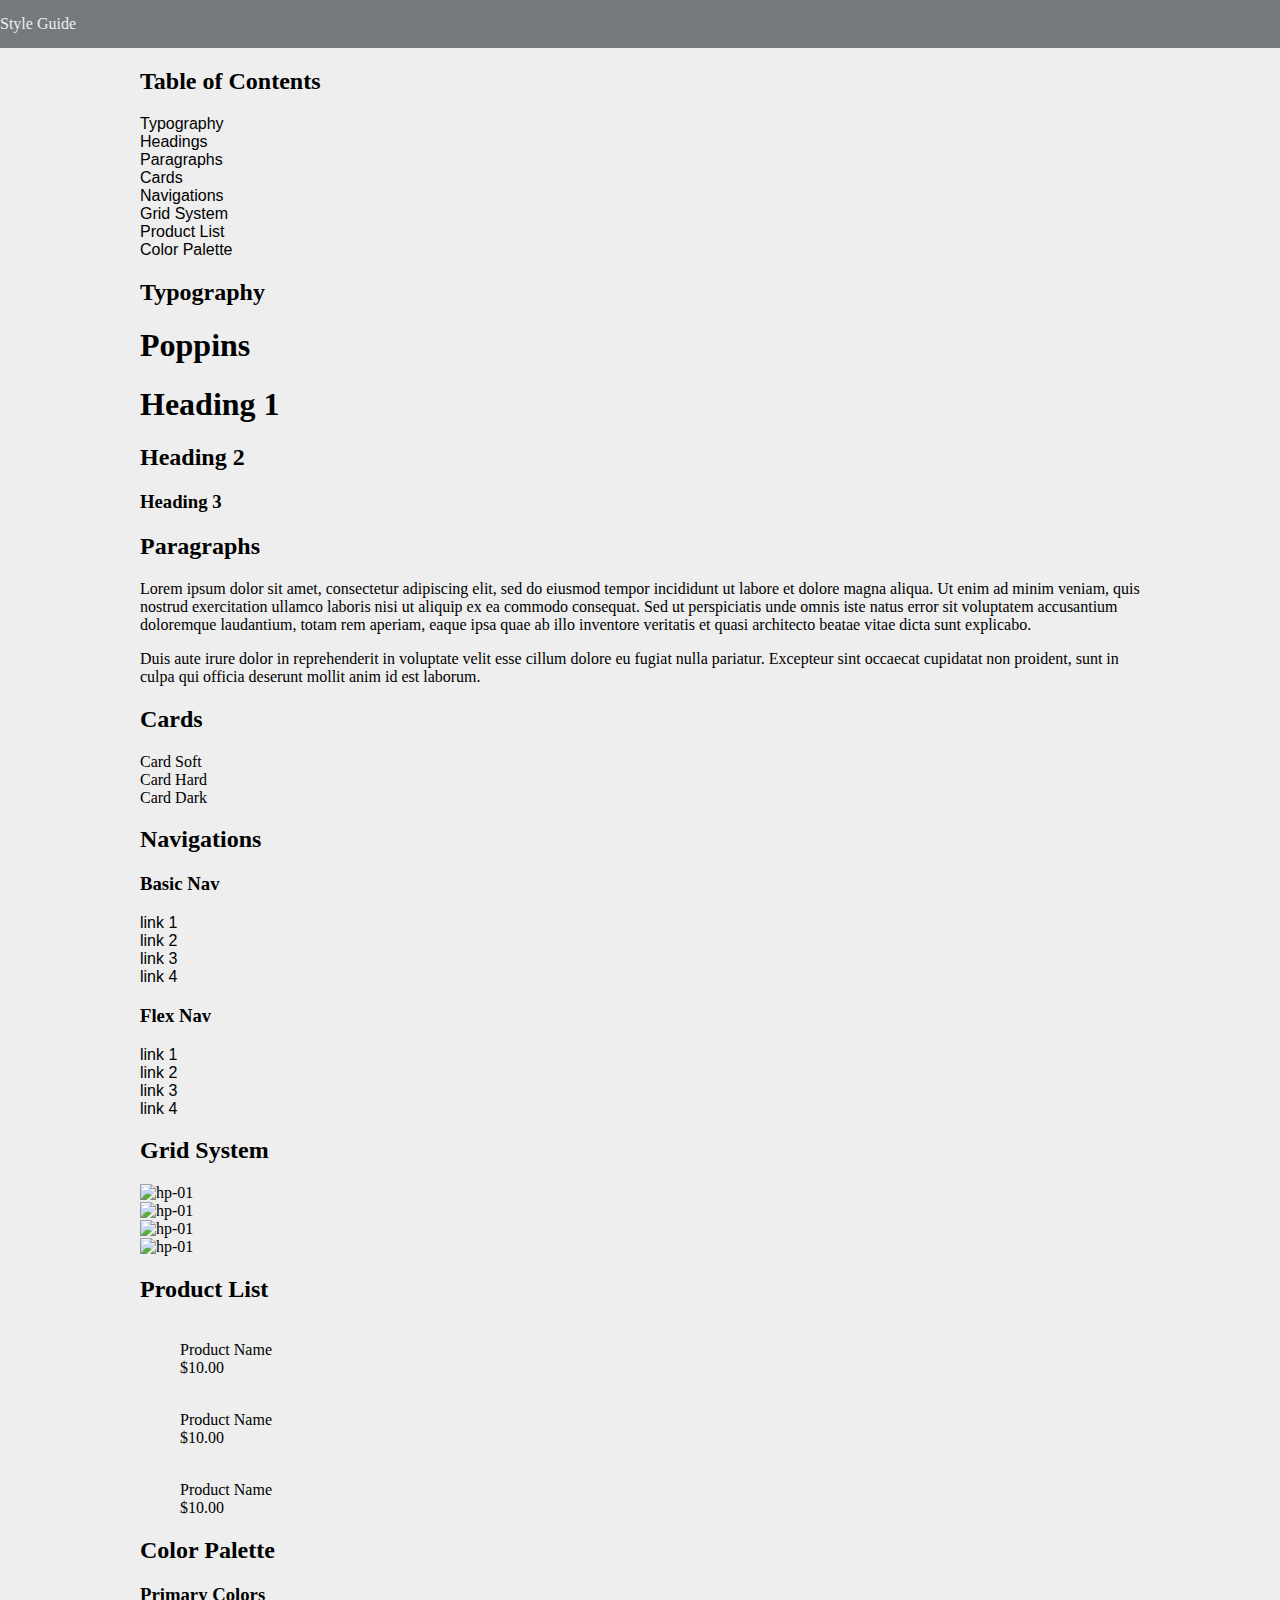
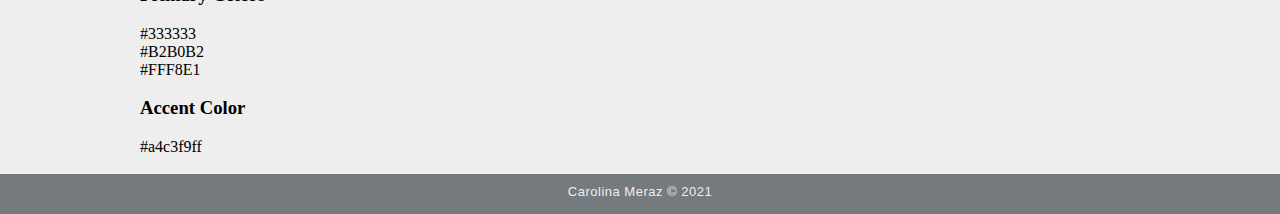
==== meraz.carolina/styleguide/index.html @ bdfbb26b "Add files via upload" ====
<!DOCTYPE html>
<html lang="en">
<head>
	<meta charset="UTF-8">
	<meta name="viewport" content="width=device-width, initial-scale=1.0">
	<title>CSS Styleguide</title>
	<link rel="stylesheet" href="../lib/css/styleguide.css">
	<link rel="stylesheet" href="../lib/css/gridsystem.css">
	<link rel="stylesheet" href="../css/storetheme.css">


	<link rel="preconnect" href="https://fonts.googleapis.com">
<link rel="preconnect" href="https://fonts.gstatic.com" crossorigin>
<link href="https://fonts.googleapis.com/css2?family=Poppins:ital,wght@0,100;0,200;0,300;0,400;0,500;0,600;1,300&display=swap" rel="stylesheet">
</head>
<body>
	
<header class="navbar">
	
			<div class="titleguide">Style Guide</div>
		

</header>
<div class="container" id="tableofcontents">
	
		<h2>Table of Contents</h2>
		<div class="card soft">
			<nav class="nav">
				<ul>
					<li><a href="#typography">Typography</a></li>
						<ul>
						<li><a href="#headings">Headings</a></li>
						<li><a href="#paragraphs">Paragraphs</a></li>
						</ul>
					<li><a href="#cards">Cards</a></li>
					<li><a href="#navigation">Navigations</a></li>
					<li><a href="#gridsystem">Grid System</a></li>
					<li><a href="#productlist">Product List</a></li>
					<li><a href="#colorpalette">Color Palette</a></li>

				</ul>
			</nav>
	</div>
</div>

<div class="container" id="typography">
	<h2>Typography</h2>
	<div class="card soft" id="headings">
		<h1>Poppins</h1>
		<h1>Heading 1</h1>
		<h2>Heading 2</h2>
		<h3>Heading 3</h3>
	</div>
	<div class="card soft" id="paragraphs">
		<h2>Paragraphs</h2>
		<p>Lorem ipsum dolor sit amet, consectetur adipiscing elit, sed do eiusmod tempor incididunt ut labore et dolore magna aliqua. Ut enim ad minim veniam, quis nostrud exercitation ullamco laboris nisi ut aliquip ex ea commodo consequat. Sed ut perspiciatis unde omnis iste natus error sit voluptatem accusantium doloremque laudantium, totam rem aperiam, eaque ipsa quae ab illo inventore veritatis et quasi architecto beatae vitae dicta sunt explicabo.</p><p> Duis aute irure dolor in reprehenderit in voluptate velit esse cillum dolore eu fugiat nulla pariatur. Excepteur sint occaecat cupidatat non proident, sunt in culpa qui officia deserunt mollit anim id est laborum.</p>

	</div>
</div>


<div class="container" id="cards">
	<h2>Cards</h2>

	<div class="grid gap">
		<div class="col-xs-12 col-md-4">
			<div class="card soft">Card Soft</div>
		</div>

	<div class="col-xs-12 col-md-4">
			<div class="card hard">Card Hard</div>
		</div>

	<div class="col-xs-12 col-md-4">
			<div class="card dark">Card Dark</div>
		</div>


	</div>

	
</div>


<div class="container" id="navigation">
	<h2>Navigations</h2>

	<div class="card soft">
		<h3>Basic Nav</h3>

			<nav class="nav">
				<ul>
				
					<li><a href="#">link 1</a></li>
					<li><a href="#">link 2</a></li>
					<li><a href="#">link 3</a></li>
					<li><a href="#">link 4</a></li>
				
				</ul>
			</nav>

	</div>


<div class="card soft">
		<h3>Flex Nav</h3>

			<nav class="nav nav-flex">
				<ul>
				
					<li><a href="#">link 1</a></li>
					<li><a href="#">link 2</a></li>
					<li><a href="#">link 3</a></li>
					<li><a href="#">link 4</a></li>
				
				</ul>
			</nav>

	</div>
</div>





<div class="container" id="gridsystem">
		<h2>Grid System</h2>
			<div class="grid gap xs-small md-medium">
				<!-- .col-xs-6.col-md-3*4>.card>{Card} -->
				<div class="col-xs-6 col-md-3">
					<div class="card soft">
						<img src="https://via.placeholder.com/400x400?text=Product" alt="hp-01" class="media-image">
					</div>
				</div>
				<div class="col-xs-6 col-md-3">
					<div class="card soft">
						<img src="https://via.placeholder.com/400x400?text=Product" alt="hp-01" class="media-image">
					</div>
				</div>
				<div class="col-xs-6 col-md-3">
					<div class="card soft">
						<img src="https://via.placeholder.com/400x400?text=Product" alt="hp-01" class="media-image">
					</div>
				</div>
				<div class="col-xs-6 col-md-3">
					<div class="card soft">
						<img src="https://via.placeholder.com/400x400?text=Product" alt="hp-01" class="media-image">
					</div>
				</div>
			</div>
		</div>

		<div class="container" id="productlist">
		<h2>Product List</h2>

			<div class="grid gap">
				<div class="col-xs-12 col-md-4">
					<figure class="figure product">
						<img src="https://via.placeholder.com/400x400?text=Product" alt="">
						<figcaption>
							<div>Product Name</div>
							<div>$10.00</div>
						</figcaption>
					</figure>
				</div>
				<div class="col-xs-12 col-md-4">
					<figure class="figure product">
						<img src="https://via.placeholder.com/400x400?text=Product" alt="">
						<figcaption>
							<div>Product Name</div>
							<div>$10.00</div>
						</figcaption>
					</figure>
				</div>
				<div class="col-xs-12 col-md-4">
					<figure class="figure product">
						<img src="https://via.placeholder.com/400x400?text=Product" alt="">
						<figcaption>
							<div>Product Name</div>
							<div>$10.00</div>
						</figcaption>
					</figure>
				</div>
			</div>
		</div>



<div class="container" id="colorpalette">
	<h2>Color Palette</h2>
	<h3>Primary Colors</h3>
	<div class="grid gap xs-small md-medium">
	
		<div class="col-xs-12 col-md-4">
			
			<div class="primarycolor1">#333333</div>
		</div>
		<div class="col-xs-12 col-md-4">
			
			<div class="primarycolor2">#B2B0B2</div>
		</div>
		<div class="col-xs-12 col-md-4">
			
			
			<div class="primarycolor3">#FFF8E1</div>
		</div>
	</div>
<h3>Accent Color</h3>
<div class="grid gap xs-small md-medium">
		<div class="col-xs-12 col-md-4">
			
			<div class="accentcolor">#a4c3f9ff</div>
		</div>
		
	</div>
</div>
<br>


<div id="footer2">

			<footer class="f2">Carolina Meraz &copy; 2021</footer>

		</div><!-- End footer-->



</body>
</html>
---- meraz.carolina/lib/css/styleguide.css ----
/* CSS Reset */
*, *::after, *::before{
    box-sizing: border-box;
}


:root{
    --color-neutral-light: #747a7e;
    --color-neutral-medium: #999;
    --color-neutral-dark: #555;


    --color-black: #000;
    --color-white: #eee;


    --header-height: 3rem;
    --spacing: 1rem;


    --font-sans: Helvetica, Arial, sans-serif;
}



body{
    margin: 0;
    font-size: 100%;
    
}


a{
    color: inherit;
  
    text-decoration: none;
    font-family: var(--font-sans);
}

a:hover{
    text-decoration: underline;
}


/*Layout classes*/

.container{
    max-width: 1000px;
    margin-right: auto;
    margin-left: auto;

}

.display-flex { display: flex; }
.display-inline-flex { display: inline-flex; }
.display-block { display: block; }
.display-inline-block { display: inline-block; }

.flex-stretch { flex: 1 1 auto }
.flex-none{ flex: none }

.flex-align-center { align-items:center; }
.flex-justify-center { justify-content:center; }







  /* Compotent class */


  .nav ul{
    list-style-type: none;
    margin-top: 0;
    margin-bottom: 0;
    padding-left: 0;
  }


.navbar{
    background-color: var(--color-neutral-light);
    color: var(--color-white);
    line-height: var(--header-height);
}

.navbar h1{
    font-size: 1em;
    margin: 0;
    font-family: var(--font-sans);

}


.navbar a{
    padding: 0 1em;
}




/*cards bar*/
.all-lightbox{
    margin-top: 30px;
    margin-bottom: 50px;
    margin-right: 70px;
    margin-left: 70px;
}



.gallery{
  
    display: inline-flex;
    
    justify-content: center;

}


.gallery-item{
    /*grow imgs larger*/
    flex: 0 0 30%;
    padding: 10px;
    

}



.gallery img{
    width: 100%;
    height: 100%;
    object-fit: cover; /*expand img to fit square without distording it*/
    object-position: center;
}


.lightbox-info{
    font-family: var(--font-sans);
     color: var(--color-black);
}





/*FOOTER*/


#footer2{
    display: flex;
    justify-content: center;
    width: 100%;   
    background-color: ; 
    height: 10%;

 }



.f2 {
    text-align: center;
    background-color: var(--color-neutral-light);
    font-family: var(--font-sans);
    font-size: 13px;
    letter-spacing : .5px;
   color: var(--color-white);
    position: sticky;
    bottom: 0;
    height: 2.5rem;
    width: 100%;
    padding: 10px;



}
---- meraz.carolina/css/storetheme.css ----
:root{
	--color-offwhite: #f4f4f4;
}



body{
	background-color: #eee;
}
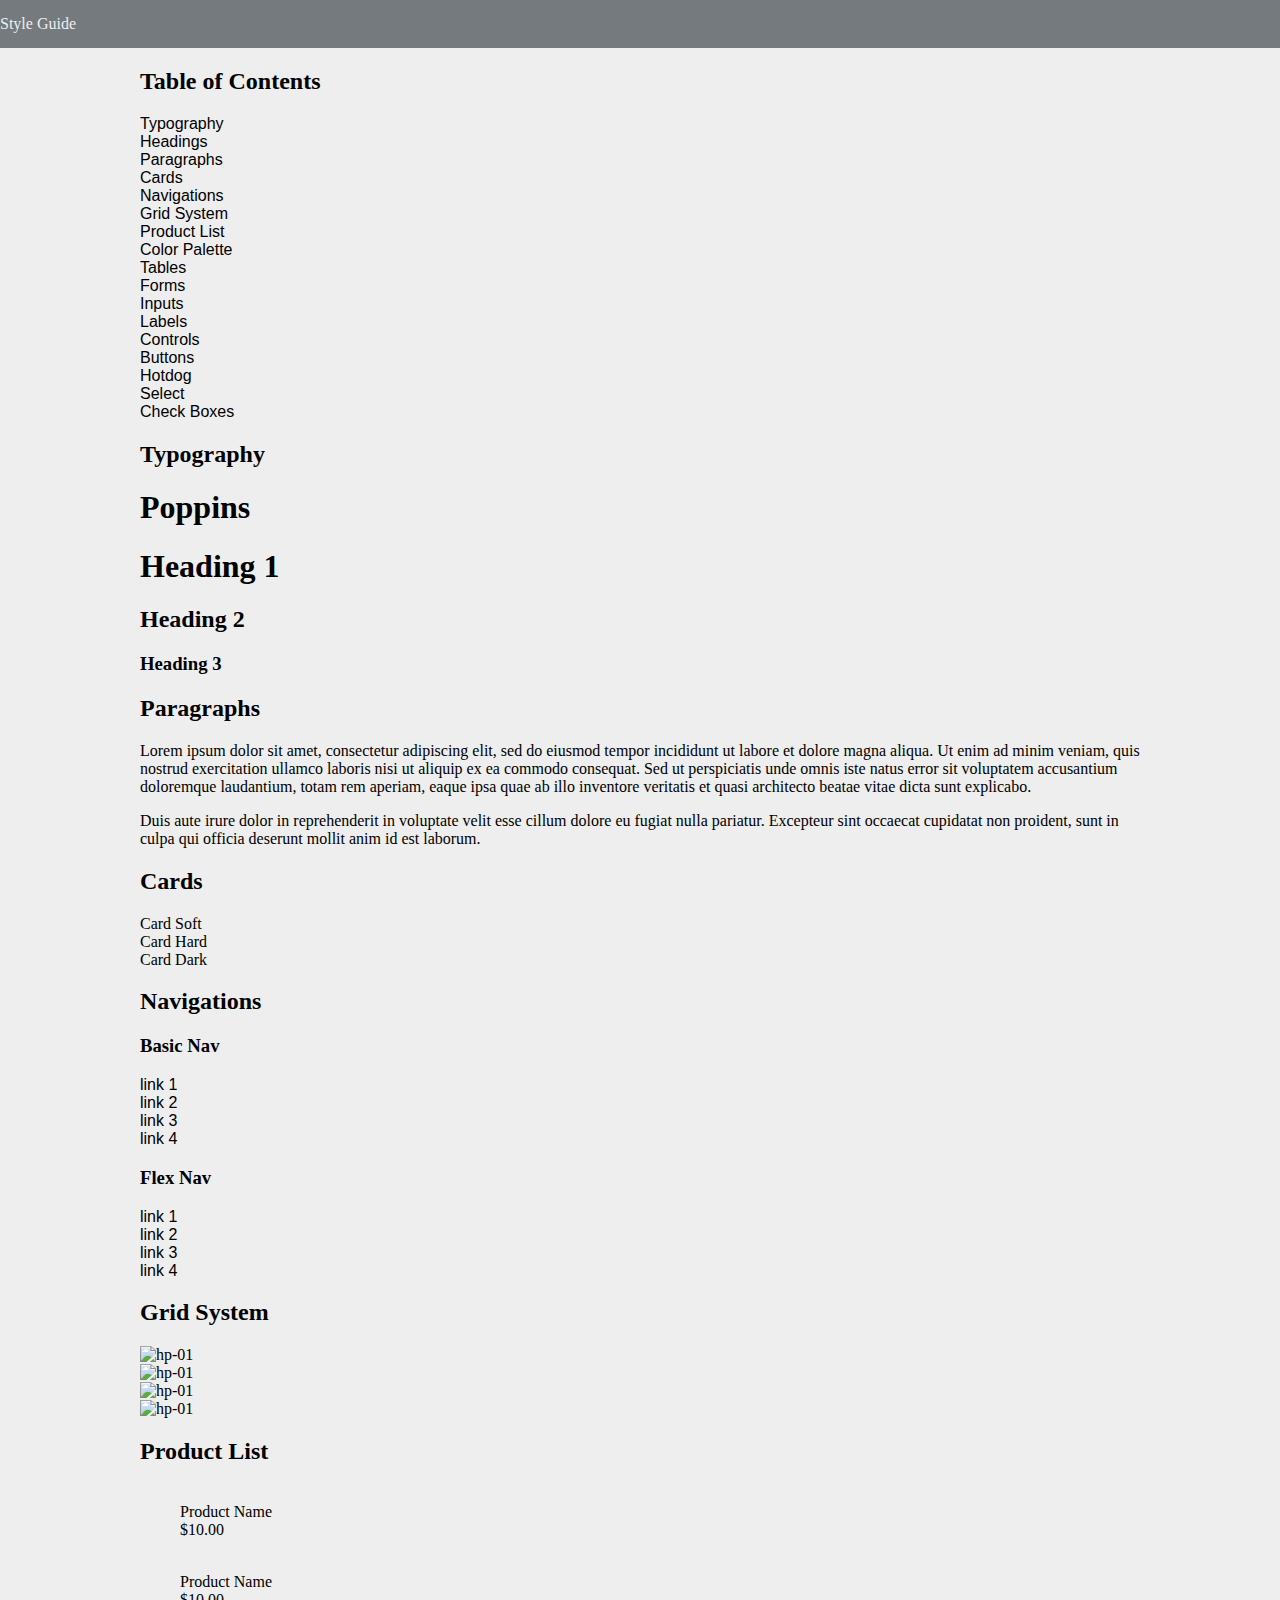
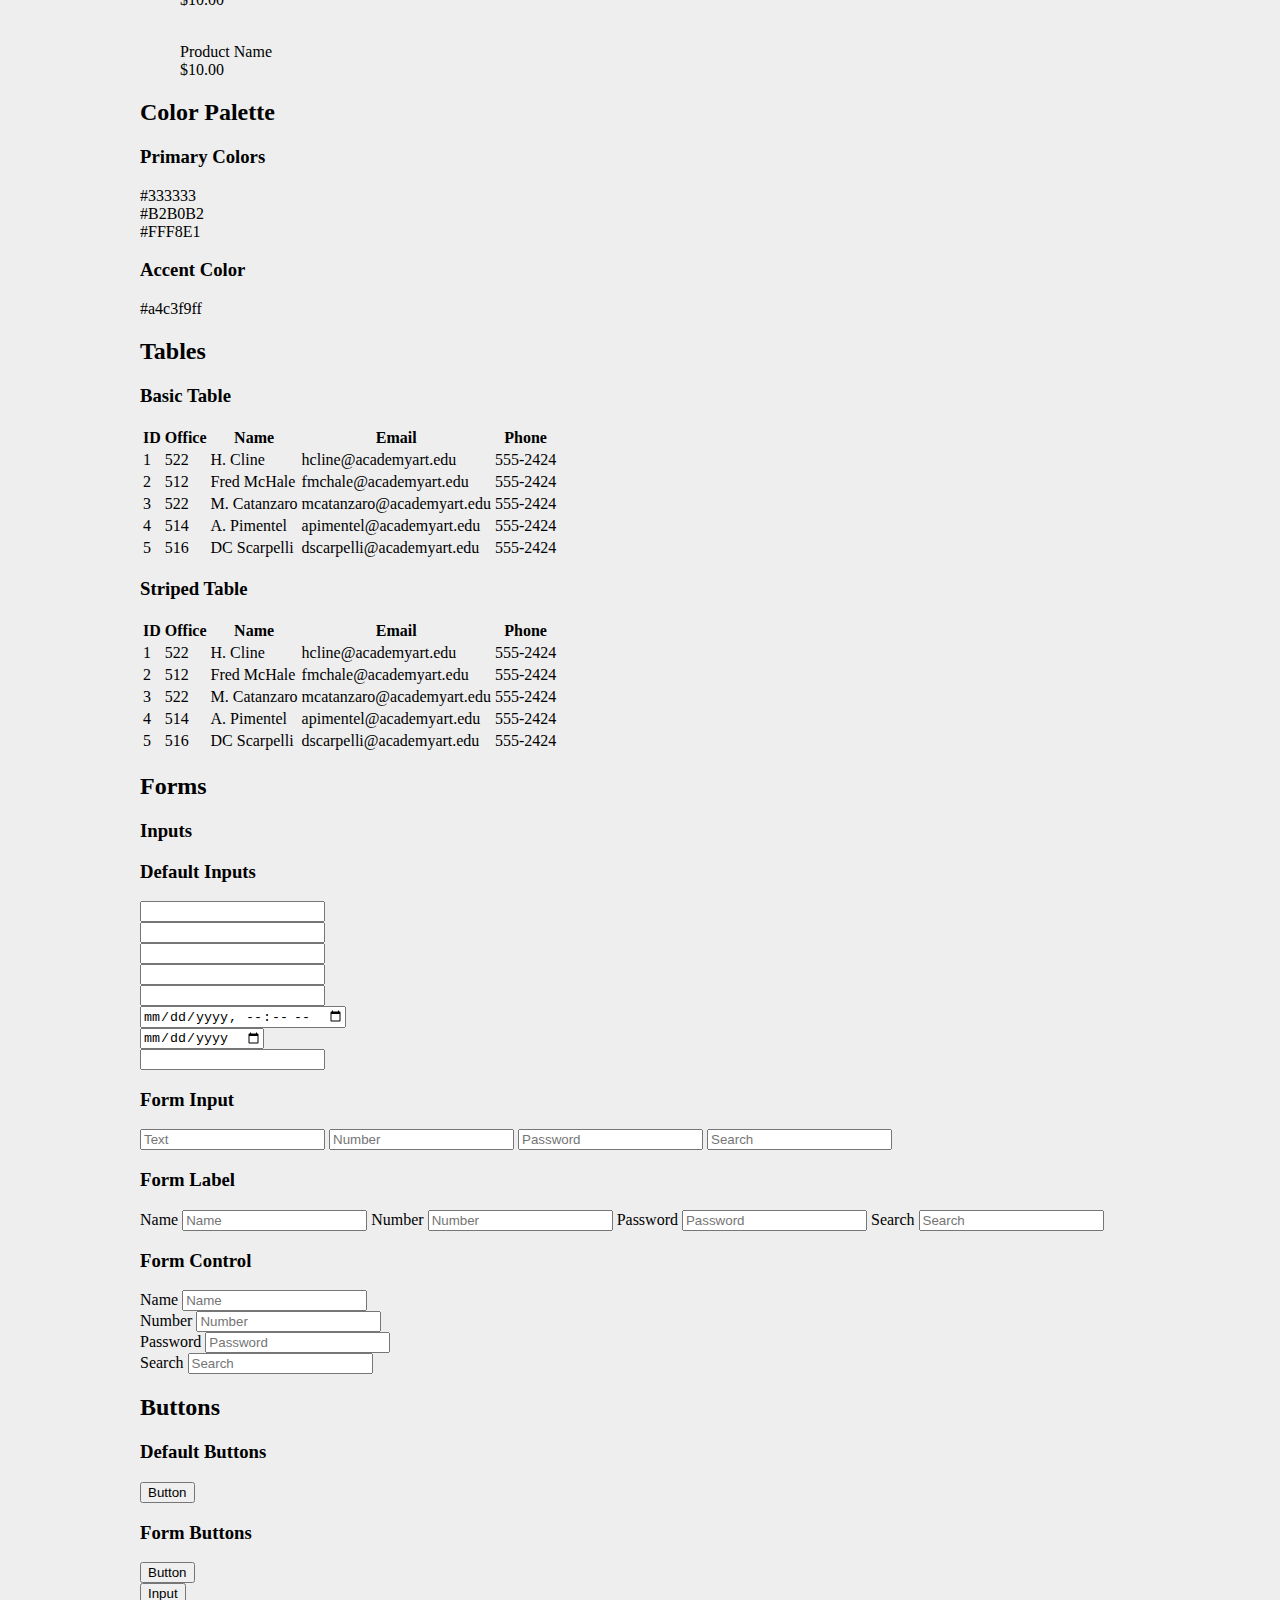
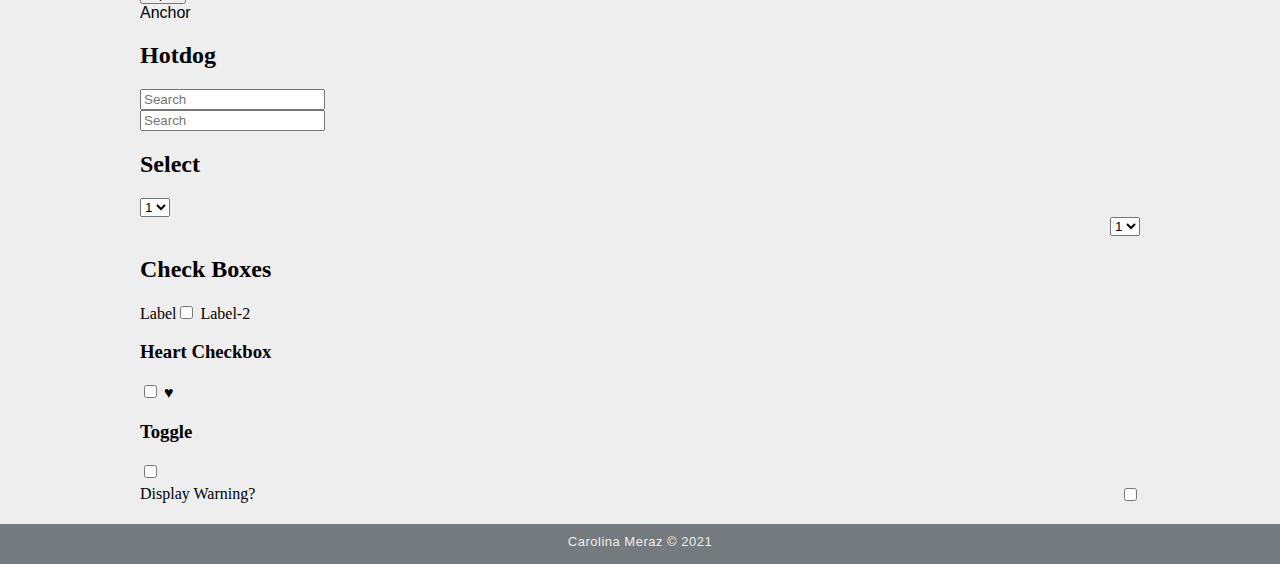
==== commit 8f89439a: "Add files via upload" ====
--- a/meraz.carolina/styleguide/index.html
+++ b/meraz.carolina/styleguide/index.html
@@ -28,15 +28,29 @@
 			<nav class="nav">
 				<ul>
 					<li><a href="#typography">Typography</a></li>
+
 						<ul>
 						<li><a href="#headings">Headings</a></li>
 						<li><a href="#paragraphs">Paragraphs</a></li>
 						</ul>
+
 					<li><a href="#cards">Cards</a></li>
 					<li><a href="#navigation">Navigations</a></li>
 					<li><a href="#gridsystem">Grid System</a></li>
 					<li><a href="#productlist">Product List</a></li>
 					<li><a href="#colorpalette">Color Palette</a></li>
+					<li><a href="#tables">Tables</a></li>
+					<li><a href="#forms">Forms</a></li>
+
+					<ul>
+						<li><a href="#inputs">Inputs</a></li>
+						<li><a href="#labels">Labels</a></li>
+						<li><a href="#controls">Controls</a></li>
+						<li><a href="#buttons">Buttons</a></li>
+						<li><a href="#hotdog">Hotdog</a></li>
+						<li><a href="#select">Select</a></li>
+						<li><a href="#checkboxes">Check Boxes</a></li>
+					</ul>
 
 				</ul>
 			</nav>
@@ -214,6 +228,272 @@
 		
 	</div>
 </div>
+
+
+
+
+
+<script>
+	const makeTable = (classes='') => {
+		const head = ['ID','Office','Name','Email','Phone'];
+		const body = [
+			['522', "H. Cline", 'hcline@academyart.edu', '555-2424'],
+			['512', "Fred McHale", 'fmchale@academyart.edu', '555-2424'],
+			['522', "M. Catanzaro", 'mcatanzaro@academyart.edu', '555-2424'],
+			['514', "A. Pimentel", 'apimentel@academyart.edu', '555-2424'],
+			['516', "DC Scarpelli", 'dscarpelli@academyart.edu', '555-2424'],
+
+
+		];
+
+		//Let ran = Math.floor(Math.random()*Links.Lenght);
+		document.write(`
+		<table class="${classes}">
+		<thead><tr>${head.reduce((r,o)=>r+`<th>${o}</th>`,'')}</tr></thead>
+		<tbody>${body.reduce((r,o,i)=>r+
+			`<tr>${
+				[i+1,...o].reduce((r,o)=>r+`<td>${o}</td>`,'')
+
+			}</tr>`,'')
+	}</tbody>
+	</table>
+	`);
+	}
+
+
+
+
+
+</script>
+
+<div class="container" id="tables">
+	<h2>Tables</h2>
+
+		<div class="card soft">
+
+			<h3>Basic Table</h3>
+
+		<script>makeTable("table")</script>
+
+
+
+</div>
+
+
+		<div class="card soft">
+
+			<h3>Striped Table</h3>
+
+		<script>makeTable("table striped")</script>
+
+
+
+</div>
+
+</div>
+
+
+
+
+
+
+
+
+
+
+
+
+
+<div class="container" id="forms">
+	<h2>Forms</h2>
+
+
+
+	<h3>Inputs</h3>
+	<div class="card soft">
+		<h3>Default Inputs</h3>
+		<form>
+			<input type="text"><br>
+			<input type="number"><br>
+			<input type="password"><br>
+			<input type="url"><br>
+			<input type="email"><br>
+			<input type="datetime-local"><br>
+			<input type="date"><br>
+			<input type="search"><br>
+			
+		</form>
+		<h3>Form Input</h3>
+		<form>
+			<input type="text" placeholder="Text" class="form-input">
+			<input type="Number" placeholder="Number" class="form-input">
+			<input type="password" placeholder="Password" class="form-input">
+			<input type="search" placeholder="Search" class="form-input">
+		</form>
+
+
+<h3>Form Label</h3>
+		<form>
+			<label class="form-label">Name</label>
+			<input type="text" placeholder="Name" class="form-input">
+			<label class="form-label">Number</label>
+			<input type="Number" placeholder="Number" class="form-input">
+			<label class="form-label">Password</label>
+			<input type="password" placeholder="Password" class="form-input">
+			<label class="form-label">Search</label>
+			<input type="search" placeholder="Search" class="form-input">
+		</form>
+
+
+<h3>Form Control</h3>
+		<form>
+				<div class="form-control">
+					<label class="form-label">Name</label>
+					<input type="text" placeholder="Name" class="form-input">
+				</div>
+			
+				<div class="form-control">
+					<label class="form-label">Number</label>
+					<input type="Number" placeholder="Number" class="form-input">
+				</div>
+
+				<div class="form-control">
+					<label class="form-label">Password</label>
+					<input type="password" placeholder="Password" class="form-input">
+				</div>
+
+				<div class="form-control">	
+					<label class="form-label">Search</label>
+					<input type="search" placeholder="Search" class="form-input">
+				</div>
+
+		</form>
+
+	</div>
+
+
+		<h2 id="buttons">Buttons</h2>
+			<div class="card soft">
+				<h3>Default Buttons</h3>
+				<button>Button</button>
+
+				<h3>Form Buttons</h3>
+				<div class="form-control">
+					<button type="button" class="form-button">Button</button>
+				</div>
+				<div class="form-control">
+					<input type="button" class="form-button" value="Input">
+				</div>
+				<div class="form-control">
+					<a href="#" class="form-button">Anchor</a>
+				</div>
+
+			</div>
+
+
+
+		<h2 id="hotdog">Hotdog</h2>
+			<div class="card soft">
+				<div class="form-control">
+					<form>
+						<input type="search" class="hotdog" placeholder="Search">
+					</form>
+				</div>
+				<div class="form-control">
+					<form class="hotdog dark">
+						<input type="search" placeholder="Search">
+					</form>
+				</div>	
+
+
+			</div>
+
+		<h2 id="select">Select</h2>
+
+			<div class="card soft">
+				<div class="form-select">
+					<select>
+						<option>1</option>
+						<option>2</option>
+						<option>3</option>
+						<option>4</option>
+					</select>
+					
+				</div>
+					<div class="display-flex">
+						<div class="flex-stretch"></div>
+						<div class="flex-none">
+							<div class="form-select">
+								<select>
+									<option>1</option>
+									<option>2</option>
+									<option>3</option>
+									<option>4</option>
+								</select>
+
+							</div>
+						</div>
+					</div>
+
+			</div>
+
+
+			<h2 id="checkboxes"> Check Boxes</h2>
+
+			<div class="card soft">
+				<label>Label<input type="checkbox" id="input-1"></label>
+				<label for="input-1">Label-2</label>
+
+			<h3>Heart Checkbox</h3>
+			<div class="favorite">
+				<input type="checkbox" id="heart-example" class="hidden">
+				<label for="heart-example">&hearts;</label>
+			</div>
+
+
+
+			<h3>Toggle</h3>
+			<div class="toggle">
+
+				<input type="checkbox" id="toggle-1" class="hidden">
+				<label for="toggle-1"></label>
+			</div>
+
+			<div class="display-flex flex-align-center">
+				<div class="flex-stretch">
+					<label for="toggle-2" class="form-label">Display Warning?</label>
+				</div>
+		
+				<div class="flex-none">
+					<div class="toggle" style="font-size:1.3em">
+						<input type="checkbox" id="toggle-2" class="hidden">
+						<label for="toggle-2"></label>
+				</div>
+			</div>
+
+
+		</div>
+	</div>
+
+
+
+
+
+
+
+</div>
+
+
+
+
+
+
+
+
+
+
+
+
 <br>
 
 
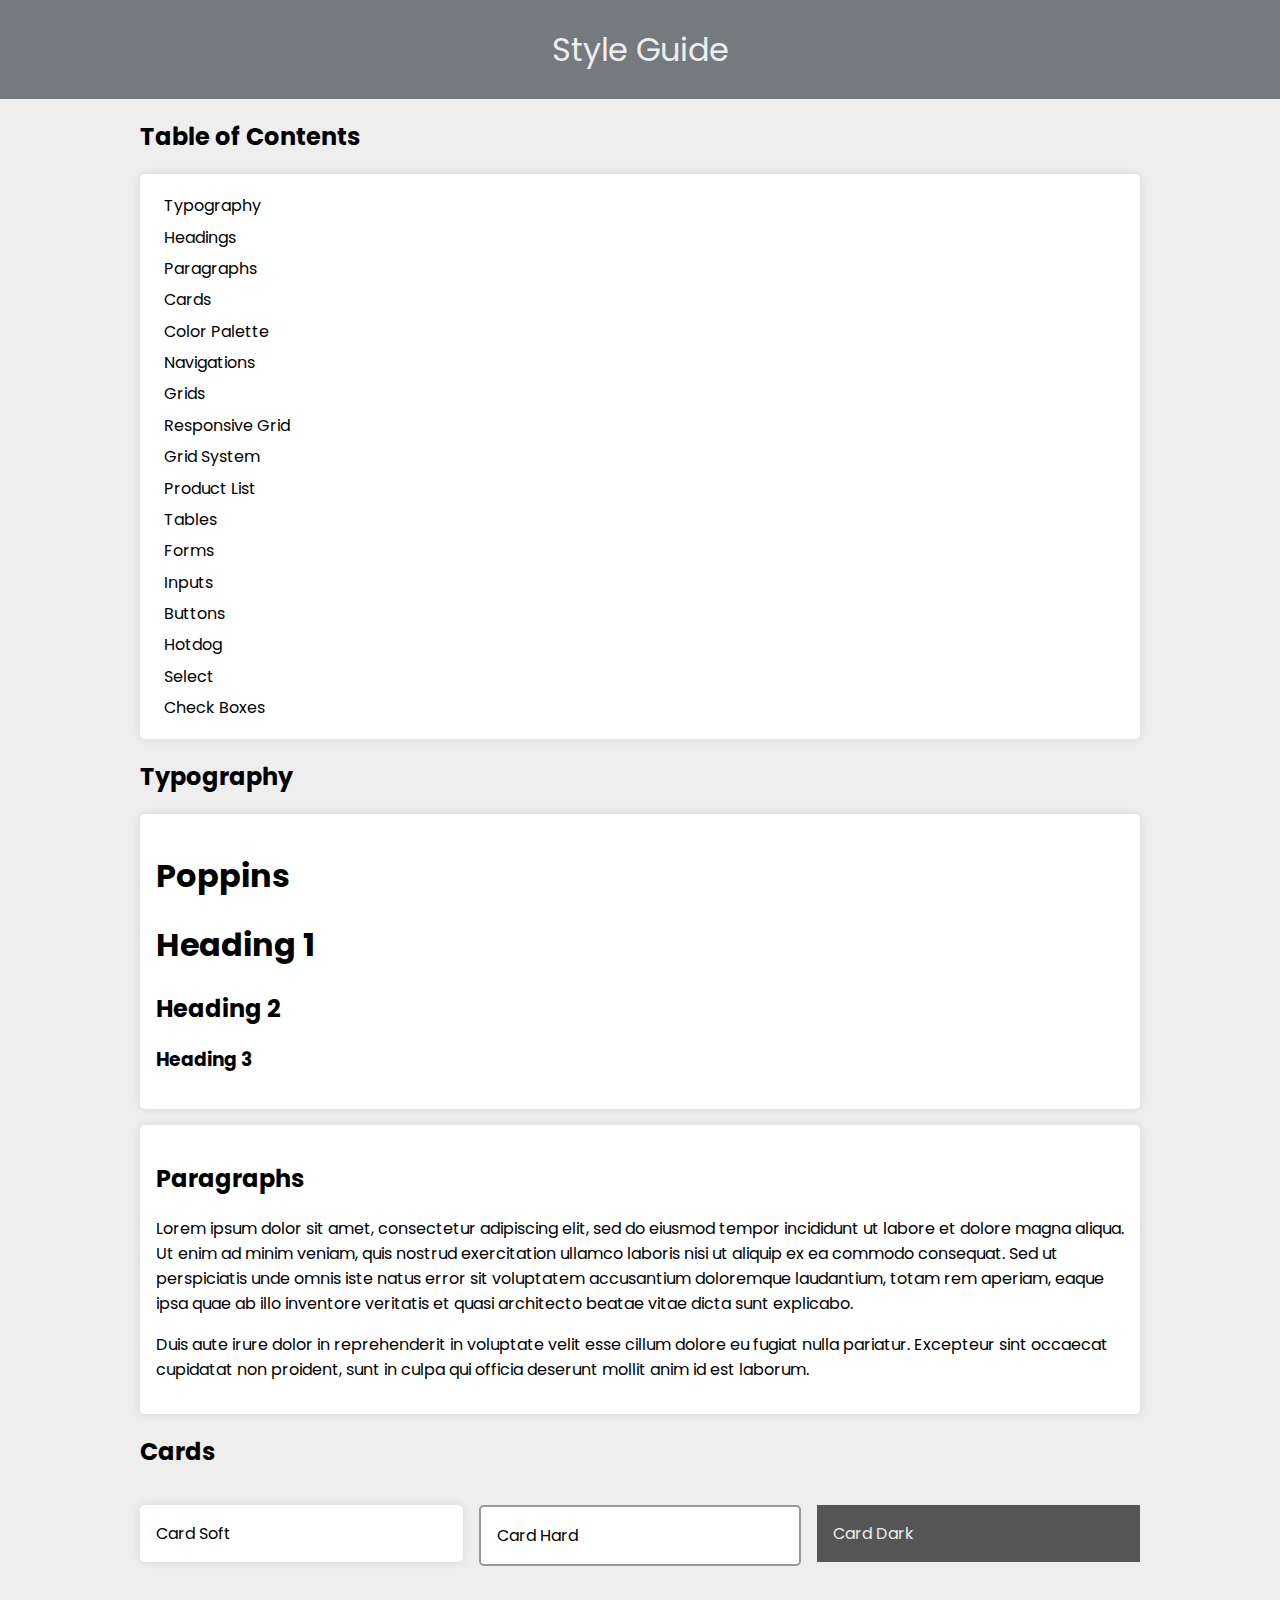
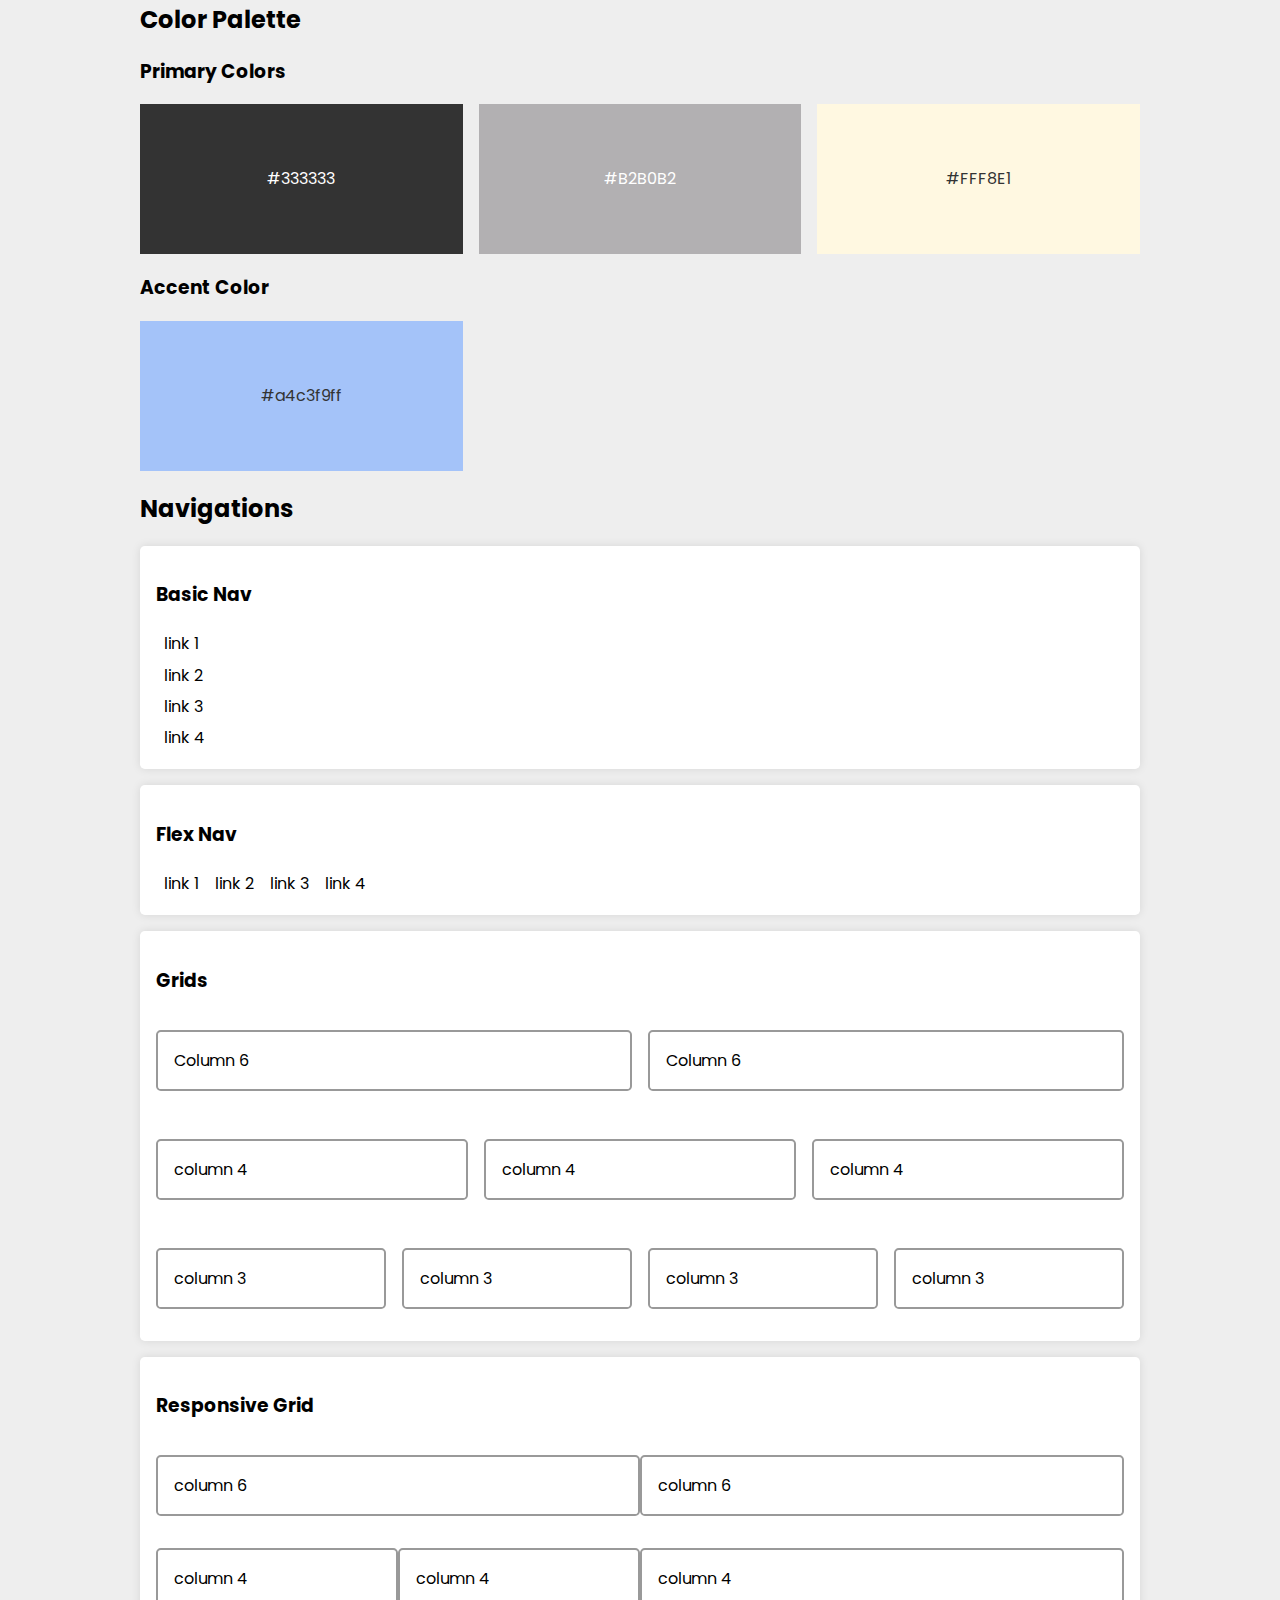
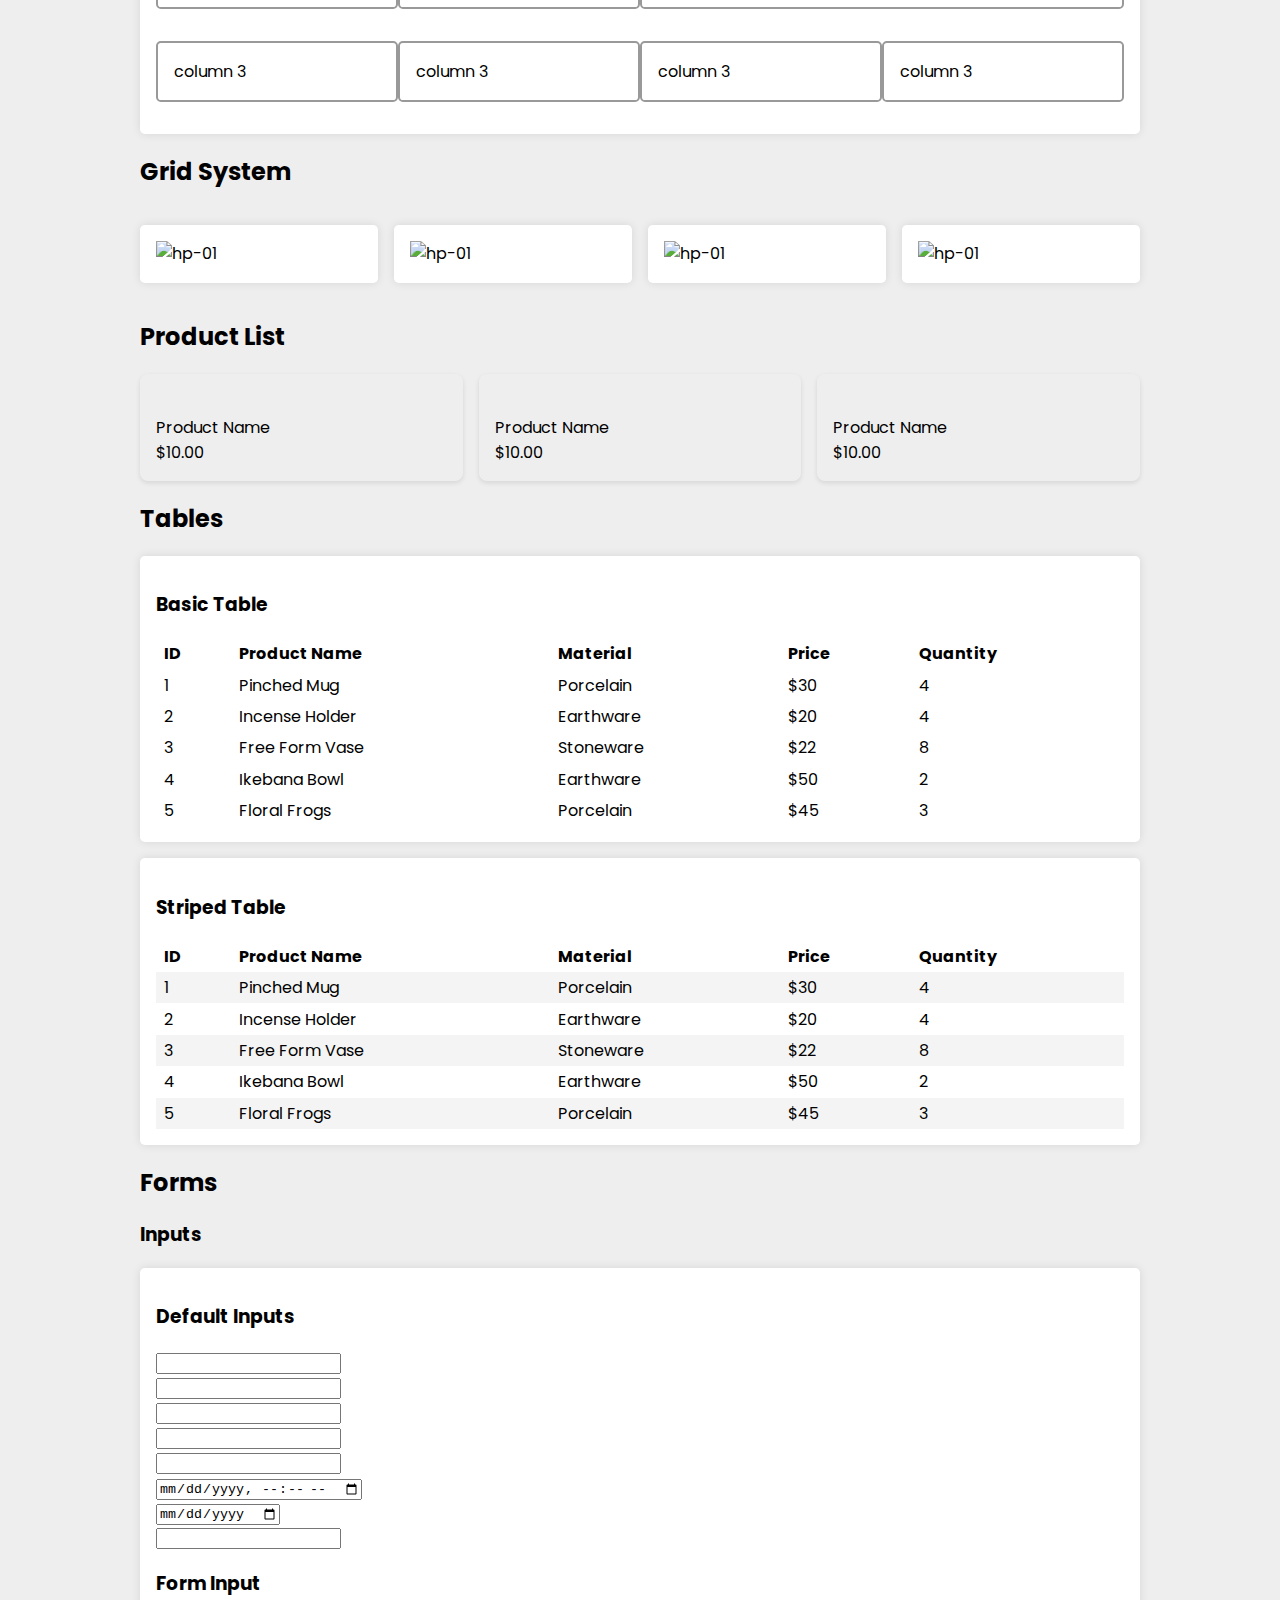
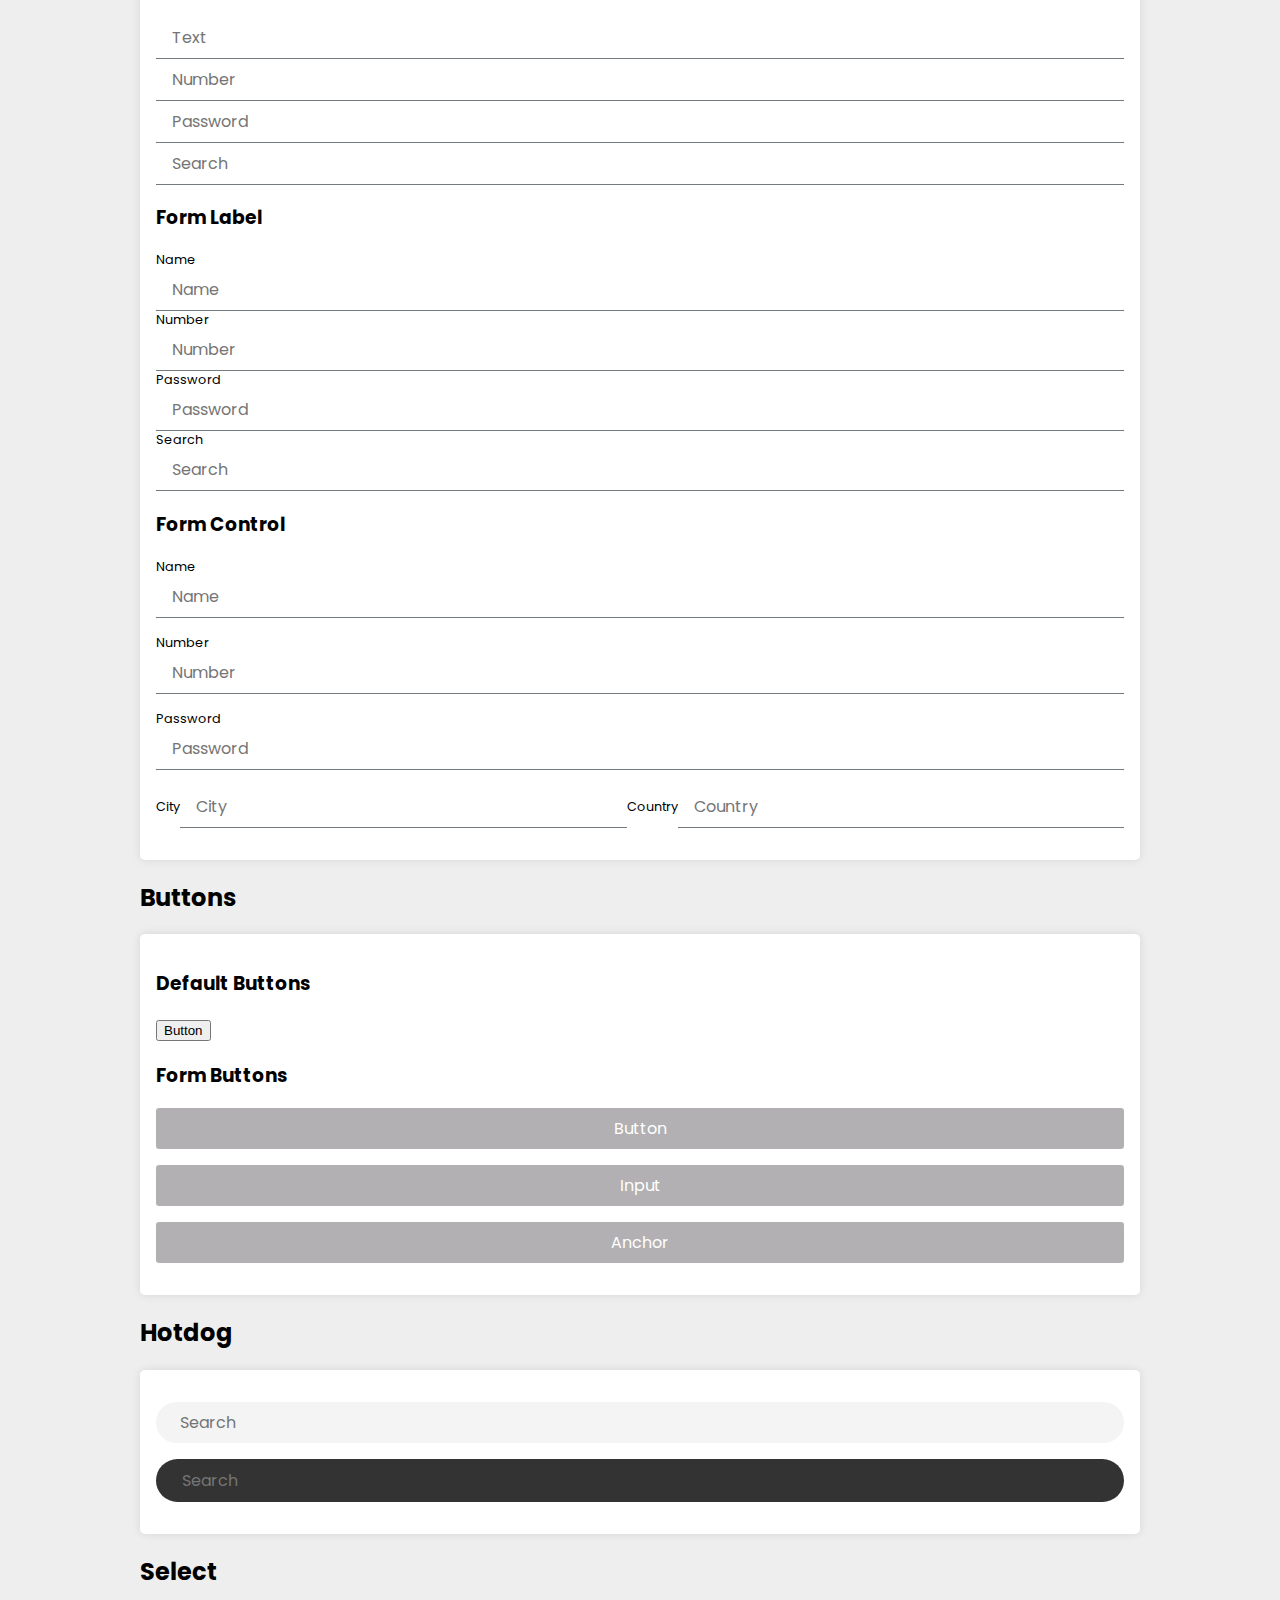
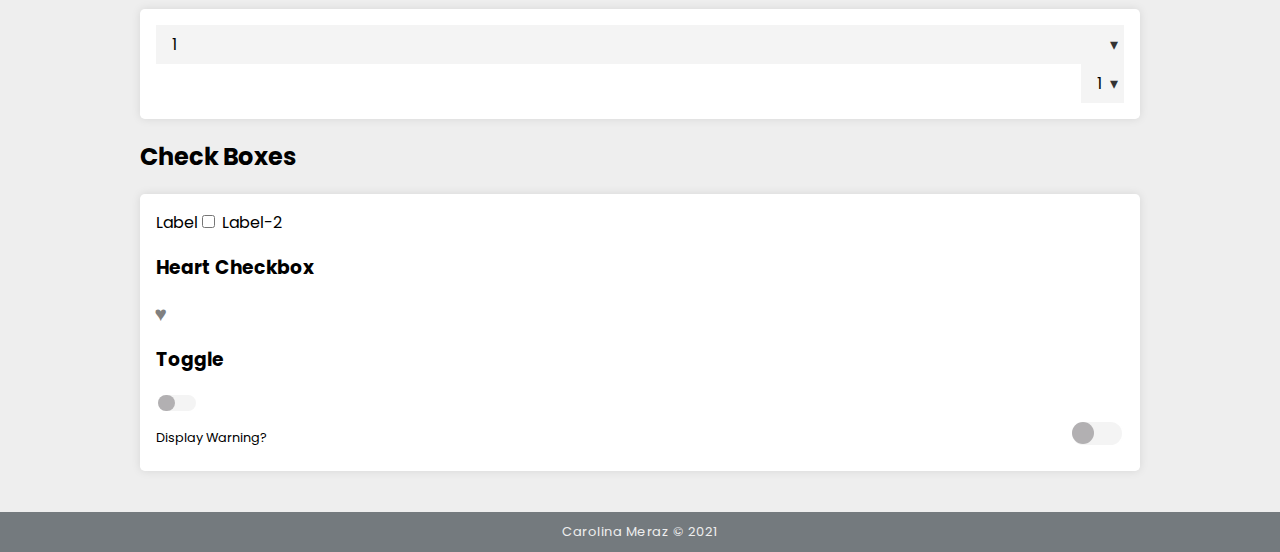
==== commit e77f4e22: "Add files via upload" ====
--- a/meraz.carolina/styleguide/index.html
+++ b/meraz.carolina/styleguide/index.html
@@ -35,17 +35,19 @@
 						</ul>
 
 					<li><a href="#cards">Cards</a></li>
+					<li><a href="#colorpalette">Color Palette</a></li>
 					<li><a href="#navigation">Navigations</a></li>
+					
+					<li><a href="#grids">Grids</a></li>
+					<li><a href="#responsivegrid">Responsive Grid</a></li>
 					<li><a href="#gridsystem">Grid System</a></li>
 					<li><a href="#productlist">Product List</a></li>
-					<li><a href="#colorpalette">Color Palette</a></li>
+
 					<li><a href="#tables">Tables</a></li>
 					<li><a href="#forms">Forms</a></li>
 
 					<ul>
 						<li><a href="#inputs">Inputs</a></li>
-						<li><a href="#labels">Labels</a></li>
-						<li><a href="#controls">Controls</a></li>
 						<li><a href="#buttons">Buttons</a></li>
 						<li><a href="#hotdog">Hotdog</a></li>
 						<li><a href="#select">Select</a></li>
@@ -93,6 +95,37 @@
 	</div>
 
 	
+</div>
+
+
+
+<div class="container" id="colorpalette">
+	<h2>Color Palette</h2>
+	<h3>Primary Colors</h3>
+	<div class="grid gap xs-small md-medium">
+	
+		<div class="col-xs-12 col-md-4">
+			
+			<div class="primarycolor1">#333333</div>
+		</div>
+		<div class="col-xs-12 col-md-4">
+			
+			<div class="primarycolor2">#B2B0B2</div>
+		</div>
+		<div class="col-xs-12 col-md-4">
+			
+			
+			<div class="primarycolor3">#FFF8E1</div>
+		</div>
+	</div>
+<h3>Accent Color</h3>
+<div class="grid gap xs-small md-medium">
+		<div class="col-xs-12 col-md-4">
+			
+			<div class="accentcolor">#a4c3f9ff</div>
+		</div>
+		
+	</div>
 </div>
 
 
@@ -137,6 +170,64 @@
 
 
 
+
+<div class="container" id="grids">
+	<div class="card soft">
+		<h3>Grids</h3>
+			<div class="grid gap">
+	               
+	                <div class="col-xs-12 col-md-6 card hard">Column 6
+	                </div>
+	                <div class="col-xs-12 col-md-6 card hard">Column 6
+	                </div>
+	                <div class="col-xs-12 col-md-4 card hard">column 4</div>
+	                <div class="col-xs-12 col-md-4 card hard">column 4</div>
+	                <div class="col-xs-12 col-md-4 card hard">column 4</div>
+	                <div class="col-xs-12 col-md-3 card hard">column 3</div>
+	                <div class="col-xs-12 col-md-3 card hard">column 3</div>
+	                <div class="col-xs-12 col-md-3 card hard">column 3</div>
+	                <div class="col-xs-12 col-md-3 card hard">column 3</div>
+	               
+	            </div>
+
+	</div>
+
+
+
+</div>
+
+
+		
+
+
+	  <div class="container" id="responsivegrid">
+	  	<div class="card soft">
+	  	<h3>Responsive Grid</h3>
+	  		<div class="grid">
+	  			<div class="col-xs-12 col-md-6 card hard">column 6</div>
+	  			<div class="col-xs-12 col-md-6 card hard">column 6</div>
+
+	  		</div>
+		  		<div class="grid">
+		  			<div class="col-xs-12 col-md-4 col-xl-3 card hard">column 4</div>
+		  			<div class="col-xs-12 col-md-4 col-xl-3 card hard">column 4</div>
+		  			<div class="col-xs-12 col-md-4 col-xl-6 card hard">column 4</div>
+		  			
+		  		</div>
+		  		<div class="grid">
+		  			<div class="col-xs-12 col-md-3 card hard">column 3</div>
+		  			<div class="col-xs-12 col-md-3 card hard">column 3</div>
+		  			<div class="col-xs-12 col-md-3 card hard">column 3</div>
+		  			<div class="col-xs-12 col-md-3 card hard">column 3</div>
+		  			
+	  		</div>
+	  	</div>
+	  </div>
+
+
+
+
+
 <div class="container" id="gridsystem">
 		<h2>Grid System</h2>
 			<div class="grid gap xs-small md-medium">
@@ -200,34 +291,22 @@
 
 
 
-<div class="container" id="colorpalette">
-	<h2>Color Palette</h2>
-	<h3>Primary Colors</h3>
-	<div class="grid gap xs-small md-medium">
-	
-		<div class="col-xs-12 col-md-4">
-			
-			<div class="primarycolor1">#333333</div>
-		</div>
-		<div class="col-xs-12 col-md-4">
-			
-			<div class="primarycolor2">#B2B0B2</div>
-		</div>
-		<div class="col-xs-12 col-md-4">
-			
-			
-			<div class="primarycolor3">#FFF8E1</div>
-		</div>
-	</div>
-<h3>Accent Color</h3>
-<div class="grid gap xs-small md-medium">
-		<div class="col-xs-12 col-md-4">
-			
-			<div class="accentcolor">#a4c3f9ff</div>
-		</div>
-		
-	</div>
-</div>
+
+
+
+
+
+
+
+
+
+
+
+
+
+
+
+
 
 
 
@@ -235,13 +314,13 @@
 
 <script>
 	const makeTable = (classes='') => {
-		const head = ['ID','Office','Name','Email','Phone'];
+		const head = ['ID','Product Name','Material','Price','Quantity'];
 		const body = [
-			['522', "H. Cline", 'hcline@academyart.edu', '555-2424'],
-			['512', "Fred McHale", 'fmchale@academyart.edu', '555-2424'],
-			['522', "M. Catanzaro", 'mcatanzaro@academyart.edu', '555-2424'],
-			['514', "A. Pimentel", 'apimentel@academyart.edu', '555-2424'],
-			['516', "DC Scarpelli", 'dscarpelli@academyart.edu', '555-2424'],
+			['Pinched Mug','Porcelain', "$30", '4',],
+			['Incense Holder','Earthware',"$20", '4',],
+			['Free Form Vase', 'Stoneware',"$22", '8'],
+			['Ikebana Bowl', 'Earthware',"$50", '2'],
+			['Floral Frogs', 'Porcelain',"$45", '3'],
 
 
 		];
@@ -309,7 +388,7 @@
 
 
 
-	<h3>Inputs</h3>
+	<h3 id="inputs">Inputs</h3>
 	<div class="card soft">
 		<h3>Default Inputs</h3>
 		<form>
@@ -362,9 +441,23 @@
 					<input type="password" placeholder="Password" class="form-input">
 				</div>
 
-				<div class="form-control">	
-					<label class="form-label">Search</label>
-					<input type="search" placeholder="Search" class="form-input">
+
+
+
+					<div class="form-control display-flex flex-align-center">
+						<div class="flex-none">
+						
+							<label class="form-label">City</label>
+						</div>
+						<div class="flex-stretch">
+							<input type="city" placeholder="City" class="form-input">
+						</div>
+						<div class="flex-none">
+							<label class="form-label">Country</label>
+						</div>
+						<div class="flex-stretch">
+							<input type="country" placeholder="Country" class="form-input">
+						</div>
 				</div>
 
 		</form>
@@ -481,6 +574,16 @@
 
 
 
+
+
+
+
+
+
+
+
+
+
 </div>
 
 
--- a/meraz.carolina/lib/css/styleguide.css
+++ b/meraz.carolina/lib/css/styleguide.css
@@ -14,11 +14,15 @@
     --color-white: #eee;
 
 
+/*link color*/
+    --color-light: #a4c3f9ff;
+
+
     --header-height: 3rem;
     --spacing: 1rem;
 
 
-    --font-sans: Helvetica, Arial, sans-serif;
+    --font-sans: Poppins, Arial, sans-serif;
 }
 
 
@@ -26,6 +30,7 @@
 body{
     margin: 0;
     font-size: 100%;
+    font-family: var(--font-sans);
     
 }
 
@@ -33,7 +38,7 @@
 a{
     color: inherit;
   
-    text-decoration: none;
+    text-decoration: none; 
     font-family: var(--font-sans);
 }
 
@@ -63,7 +68,15 @@
 .flex-justify-center { justify-content:center; }
 
 
-
+/*Small Classes*/
+
+
+.media-image{
+    max-width: 100%;
+    vertical-align: text-bottom;
+}
+
+.hidden{ display: none; }
 
 
 
@@ -97,6 +110,28 @@
     padding: 0 1em;
 }
 
+/*styleguide nav*/
+.nav a {
+    display: block;
+    padding: 0.2em 0.5em;
+}
+
+.nav a:hover {
+    background-color: var(--color-light) ;
+   text-decoration: none;
+    
+}
+
+
+.nav-flex ul{
+    display: flex;
+}
+
+.nav-stretch li{
+    flex: 1 1 auto;
+    text-align: center;
+}
+
 
 
 
@@ -143,6 +178,299 @@
 }
 
 
+.card{
+    background-color: white;
+    margin-top: 1em;
+    margin-bottom: 1em;
+    padding: 1em;
+    
+    overflow: hidden;
+    position: relative;
+
+}
+
+.card.soft{
+    border-radius: 0.3em;
+    box-shadow: 0 0 10px rgba(0,0,0,0.1);
+
+}
+
+.card.hard{
+    border-radius: 0.3em;
+    border: 2px solid var(--color-neutral-medium);
+
+}
+
+.card.dark {
+  background-color: var(--color-neutral-dark);
+  color: var(--color-white);
+}
+
+
+
+/*figure*/
+.figure{
+    margin: 0;
+}
+
+.figure img{
+    width: 100%;
+    vertical-align: text-bottom;
+}
+
+.figure figcaption{
+    padding: 1em;
+}
+
+
+
+
+
+/*Color Pallette*/
+
+
+.primarycolor1{
+   
+    background-color: #333333;
+    color: white;
+    text-align: center;
+    line-height: 150px;
+
+}
+
+.primarycolor2{
+  
+    background-color: #B2B0B2;
+    color: white;
+    text-align: center;
+    line-height: 150px;
+
+}
+
+
+.primarycolor3{
+   
+    background-color:#FFF8E1;
+    color: #333333;
+    text-align: center;
+    line-height: 150px;
+
+}
+
+.accentcolor{
+   
+    background-color: #a4c3f9ff;
+    color: #333333;
+    text-align: center;
+    line-height: 150px;
+
+}
+
+
+
+/*Style Guide Title*/
+
+.titleguide{
+    text-align: center;
+    font-size: 2em;
+    padding: .8em;
+}
+
+
+
+/* Tables */
+
+.table{
+    width: 100%;
+    border-collapse: collapse;
+}
+
+.table th,
+.table td{
+    text-align: left;
+    padding: 0.2em 0.5em;
+
+}
+
+.table.striped tbody tr:nth-child(odd){
+    background-color: var(--color-offwhite);
+
+}
+
+
+
+
+
+
+
+
+
+
+/*FORMS*/
+
+
+.form-control{
+    margin: 1em 0;
+}
+
+
+
+
+
+.form-select>select,
+.hotdog input,
+.hotdog,
+.form-button,
+.form-input,
+.form-item{
+    display: inline-block;
+    background-color: transparent;
+    border-width: 0;
+    
+    font: inherit;
+    -webkit-appearance: none;
+    color: inherit;
+    width: 100%;
+    outline: 0;
+   
+}
+
+.form-input{
+    padding: 0.5em 1em;
+    border-bottom: 1px solid var(--color-neutral-light);
+    
+
+}
+
+.form-input:focus{
+    border-bottom-color: var(--color-main-light) ;
+
+
+}
+
+.form-label{
+    font-size: 0.8em;
+    width: 100%;
+    display: block;
+}
+
+
+/*button*/
+.form-button{
+    padding: 0.5em 1em;
+    background-color: #B2B0B2;
+    border-radius: 0.2em;
+    cursor: pointer;
+    color: white;
+    text-align: center;
+
+}
+
+
+.form-button:hover{
+    text-decoration: none;
+    background-color: #a4c3f9ff;
+}
+
+
+
+.form-button:active{
+    background-color: #333333;
+}
+
+
+
+/*Hotdog*/
+
+.hotdog{
+    background-color: var(--color-offwhite);
+    border-radius: 2em;
+    padding: 0.5em 1.5em;
+    display: flex;
+}
+
+.hotdog.dark{
+    background-color: #333333;
+    border-radius: 2em;
+    padding: 0.5em 1.5em;
+    display: flex;
+    color: white;
+}
+
+
+/*Select*/
+
+
+
+.form-select {
+  position: relative;
+}
+
+.form-select>select {
+  padding: 0.5em 1em;
+  background-color: var(--color-offwhite);  
+  cursor: pointer;
+}
+
+.form-select::after {
+  content: "▾";
+  font-family: Arial, sans-serif;
+  font-size: 1em;
+  position: absolute;
+  top: 50%;
+  right: 0.4em;
+  transform: translateY(-50%);
+  pointer-events: none;
+  color: #333333;
+}
+
+
+/*Toggle*/
+
+.toggle label{
+    font-size: 1.3em;
+    display: inline-block;
+    width: 2em;
+    height: 1em;
+    border: 0.1em solid white;
+    border-radius: 1em;
+    position: relative;
+    background-color: var(--color-offwhite);
+
+}
+
+.toggle label::after{
+    content: '';
+    display: inline-block;
+    width: 0.8em;
+    height: 0.8em;
+    border-radius: 1em;
+    position: absolute;
+    background-color: #B2B0B2;
+    transition: all 0.3s;
+
+}
+
+.toggle input:checked + label::after{
+   transform: translateX(1em);
+   background-color: #a4c3f9ff;
+   
+
+}
+
+
+
+
+
+
+
+
+
+
+
+
+
+
 
 
 
@@ -166,7 +494,7 @@
     font-family: var(--font-sans);
     font-size: 13px;
     letter-spacing : .5px;
-   color: var(--color-white);
+    color: var(--color-white);
     position: sticky;
     bottom: 0;
     height: 2.5rem;
--- a/meraz.carolina/lib/css/gridsystem.css
+++ b/meraz.carolina/lib/css/gridsystem.css
@@ -0,0 +1,128 @@
+
+
+
+.grid {
+  display: grid;
+  grid-template-columns: repeat(12, 1fr);
+}
+
+.grid.ten {
+  display: grid;
+  grid-template-columns: repeat(10, 1fr);
+}
+
+.grid.gap {
+  --grid-gap: 1em;
+  grid-gap: var(--grid-gap);
+  gap: var(--grid-gap);
+}
+
+/* Extra small */
+@media (min-width: 0) {
+
+  .gap.xs-small { --grid-gap:0.5em; }
+  .gap.xs-medium { --grid-gap:1em; }
+  .gap.xs-large { --grid-gap:2em; }
+
+  .col-xs-0 { display:none;}
+  .col-xs-1 { grid-column: span 1; }
+  .col-xs-2 { grid-column: span 2; }
+  .col-xs-3 { grid-column: span 3; }
+  .col-xs-4 { grid-column: span 4; }
+  .col-xs-5 { grid-column: span 5; }
+  .col-xs-6 { grid-column: span 6; }
+  .col-xs-7 { grid-column: span 7; }
+  .col-xs-8 { grid-column: span 8; }
+  .col-xs-9 { grid-column: span 9; }
+  .col-xs-10 { grid-column: span 10; }
+  .col-xs-11 { grid-column: span 11; }
+  .col-xs-12 { grid-column: span 12; }
+}
+
+/* small */
+@media (min-width: 350px) {
+
+  .gap.sm-small { --grid-gap:0.5em; }
+  .gap.sm-medium { --grid-gap:1em; }
+  .gap.sm-large { --grid-gap:2em; }
+
+  .col-sm-0 { display:none;}
+  .col-sm-1 { grid-column: span 1; }
+  .col-sm-2 { grid-column: span 2; }
+  .col-sm-3 { grid-column: span 3; }
+  .col-sm-4 { grid-column: span 4; }
+  .col-sm-5 { grid-column: span 5; }
+  .col-sm-6 { grid-column: span 6; }
+  .col-sm-7 { grid-column: span 7; }
+  .col-sm-8 { grid-column: span 8; }
+  .col-sm-9 { grid-column: span 9; }
+  .col-sm-10 { grid-column: span 10; }
+  .col-sm-11 { grid-column: span 11; }
+  .col-sm-12 { grid-column: span 12; }
+}
+
+/* medium */
+@media (min-width: 750px) {
+
+  .gap.md-small { --grid-gap:0.5em; }
+  .gap.md-medium { --grid-gap:1em; }
+  .gap.md-large { --grid-gap:2em; }
+
+  .col-md-0 { display:none;}
+  .col-md-1 { grid-column: span 1; }
+  .col-md-2 { grid-column: span 2; }
+  .col-md-3 { grid-column: span 3; }
+  .col-md-4 { grid-column: span 4; }
+  .col-md-5 { grid-column: span 5; }
+  .col-md-6 { grid-column: span 6; }
+  .col-md-7 { grid-column: span 7; }
+  .col-md-8 { grid-column: span 8; }
+  .col-md-9 { grid-column: span 9; }
+  .col-md-10 { grid-column: span 10; }
+  .col-md-11 { grid-column: span 11; }
+  .col-md-12 { grid-column: span 12; }
+}
+
+/* large */
+@media (min-width: 900px) {
+
+  .gap.lg-small { --grid-gap:0.5em; }
+  .gap.lg-medium { --grid-gap:1em; }
+  .gap.lg-large { --grid-gap:2em; }
+
+  .col-lg-0 { display:none;}
+  .col-lg-1 { grid-column: span 1; }
+  .col-lg-2 { grid-column: span 2; }
+  .col-lg-3 { grid-column: span 3; }
+  .col-lg-4 { grid-column: span 4; }
+  .col-lg-5 { grid-column: span 5; }
+  .col-lg-6 { grid-column: span 6; }
+  .col-lg-7 { grid-column: span 7; }
+  .col-lg-8 { grid-column: span 8; }
+  .col-lg-9 { grid-column: span 9; }
+  .col-lg-10 { grid-column: span 10; }
+  .col-lg-11 { grid-column: span 11; }
+  .col-lg-12 { grid-column: span 12; }
+}
+
+/* Extra large */
+@media (min-width: 1200px) {
+
+  .gap.xl-small { --grid-gap:0.5em; }
+  .gap.xl-medium { --grid-gap:1em; }
+  .gap.xl-large { --grid-gap:2em; }
+
+  .col-xl-0 { display:none;}
+  .col-xl-1 { grid-column: span 1; }
+  .col-xl-2 { grid-column: span 2; }
+  .col-xl-3 { grid-column: span 3; }
+  .col-xl-4 { grid-column: span 4; }
+  .col-xl-5 { grid-column: span 5; }
+  .col-xl-6 { grid-column: span 6; }
+  .col-xl-7 { grid-column: span 7; }
+  .col-xl-8 { grid-column: span 8; }
+  .col-xl-9 { grid-column: span 9; }
+  .col-xl-10 { grid-column: span 10; }
+  .col-xl-11 { grid-column: span 11; }
+  .col-xl-12 { grid-column: span 12; }
+}
--- a/meraz.carolina/css/storetheme.css
+++ b/meraz.carolina/css/storetheme.css
@@ -7,6 +7,30 @@
 
 body{
 	background-color: #eee;
+	/*padding-bottom: 4em;*/
 }
 
 
+
+.favorite label{
+	transition: all 0.3s;
+	position: relative;
+	transform: scale(1.3,1.3);
+	display: inline-block;
+	color: grey;
+
+}
+
+
+.favorite input:checked + label{
+	color: #FF6961;
+	transform: scale(1.7, 1.7);
+
+}
+
+.figure.product{
+	border-radius: 0.5em;
+	box-shadow: 0 2px 5px rgba(0, 0, 0, 0.1);
+	overflow: hidden;
+}
+
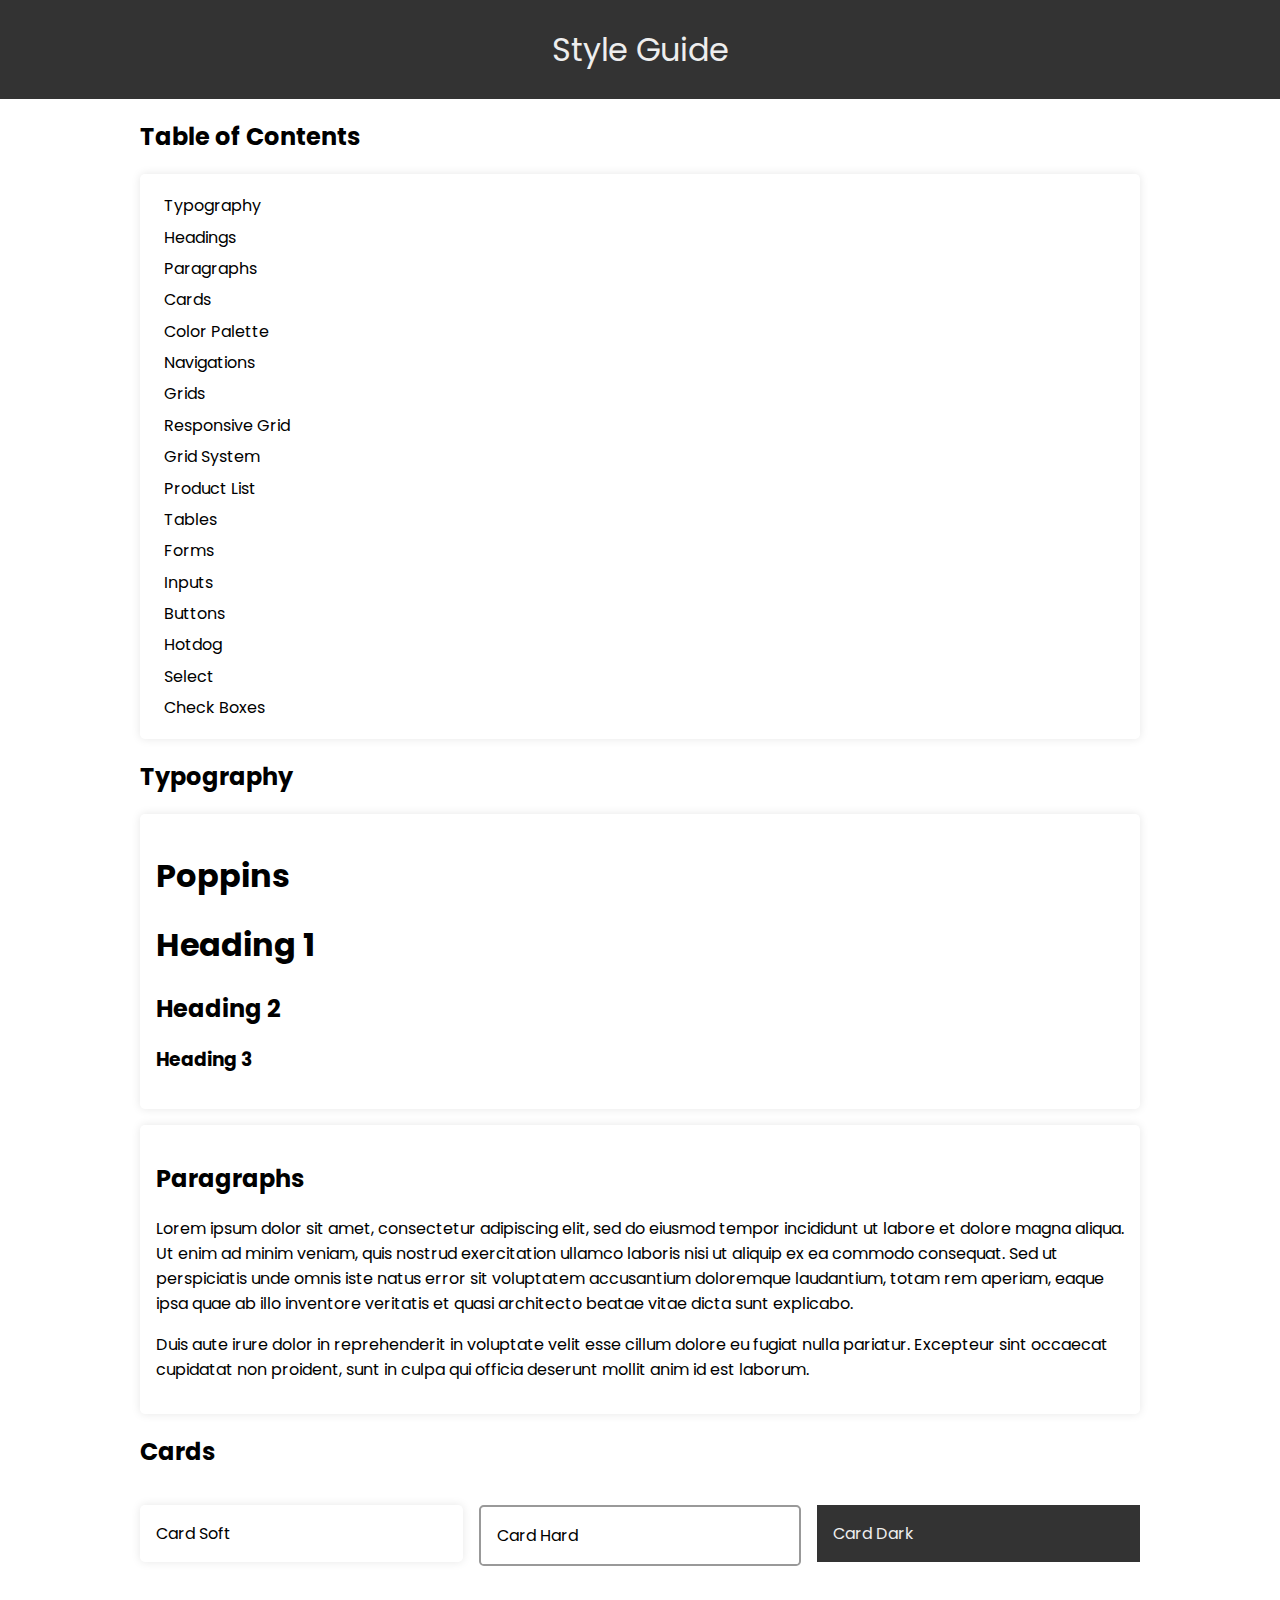
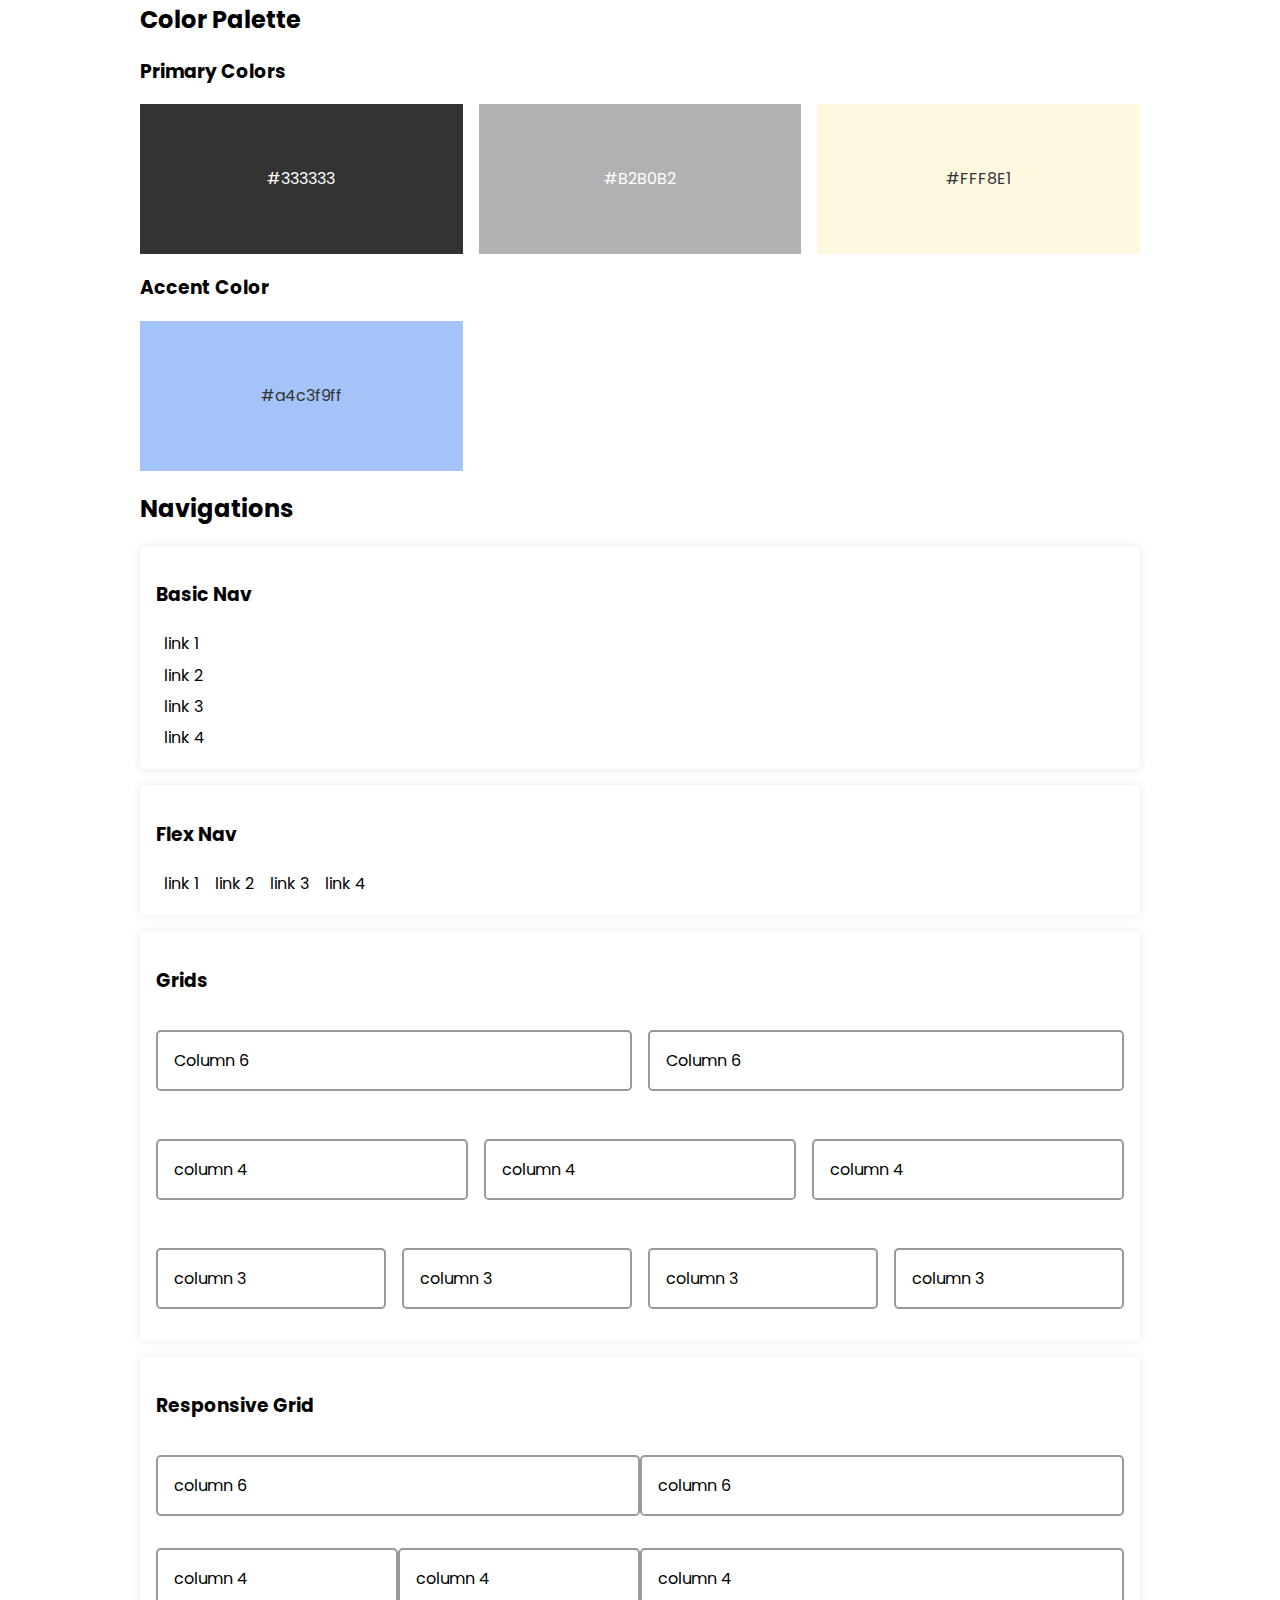
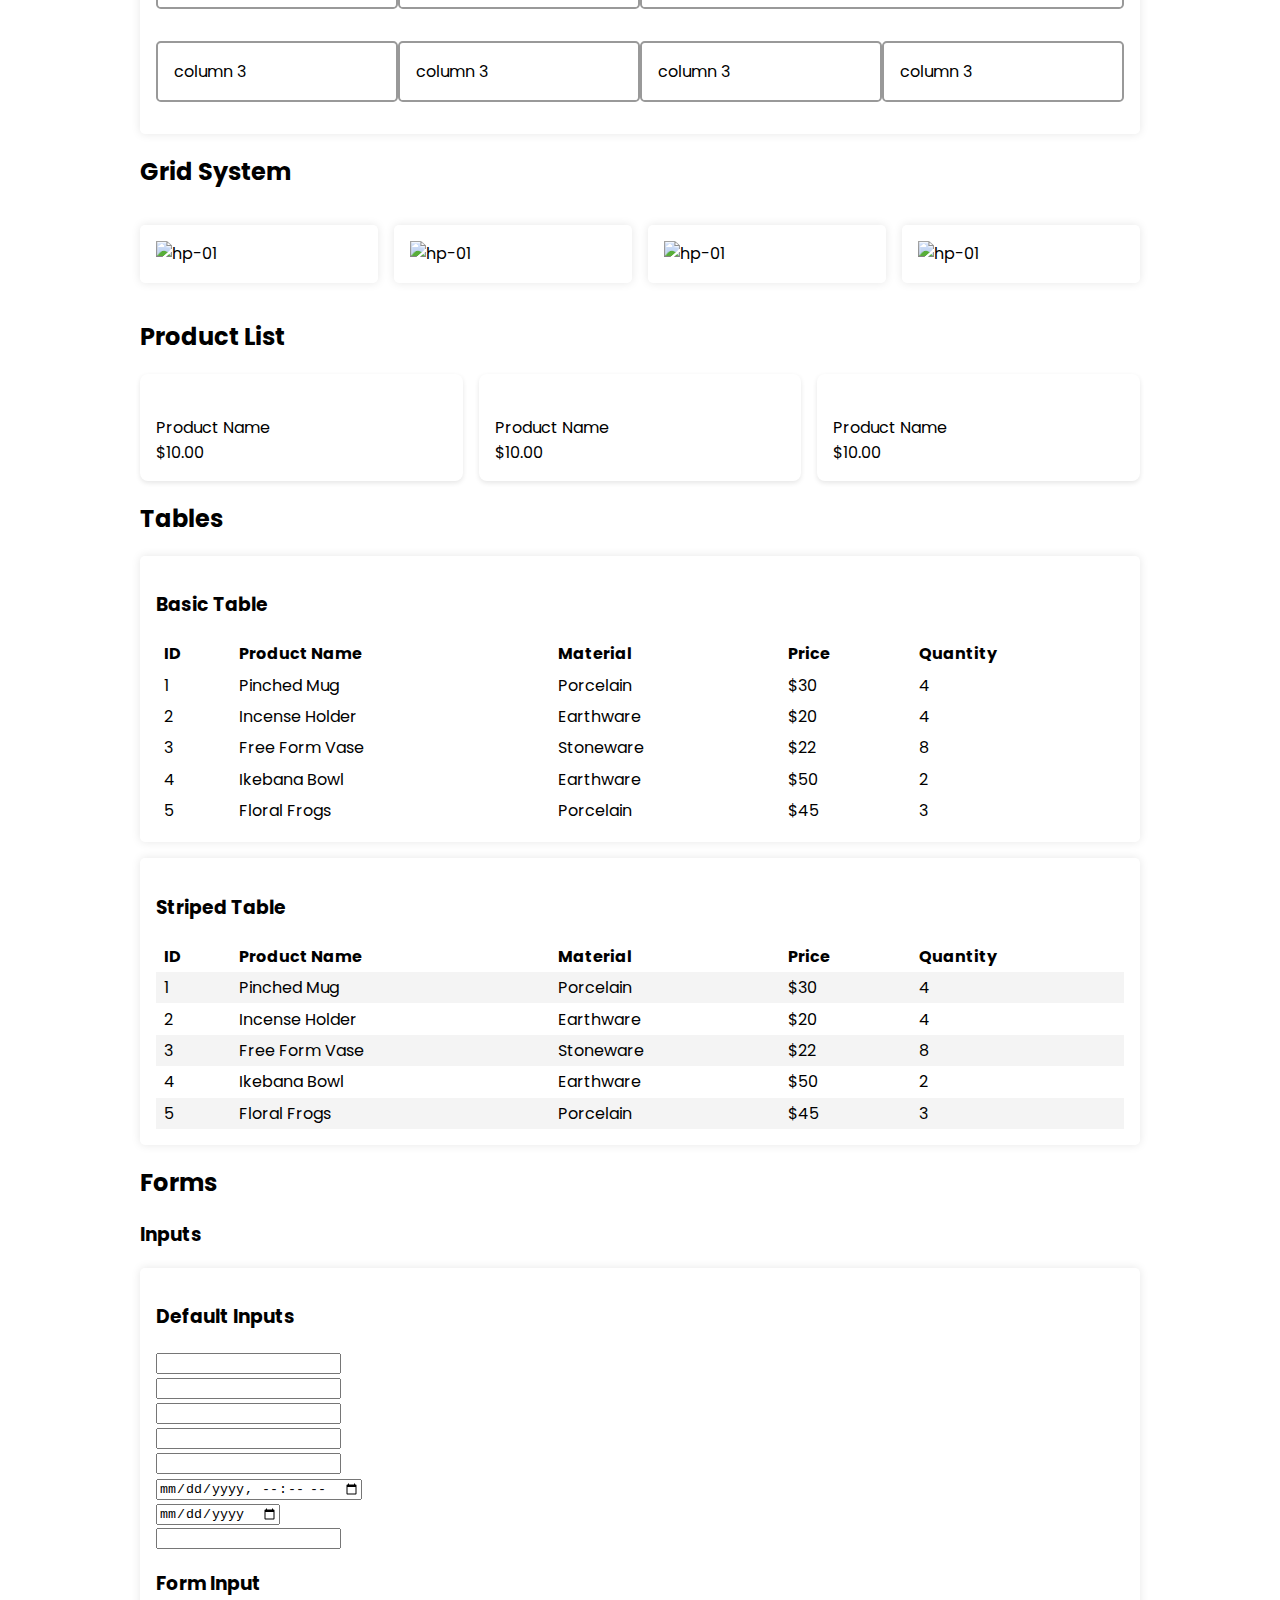
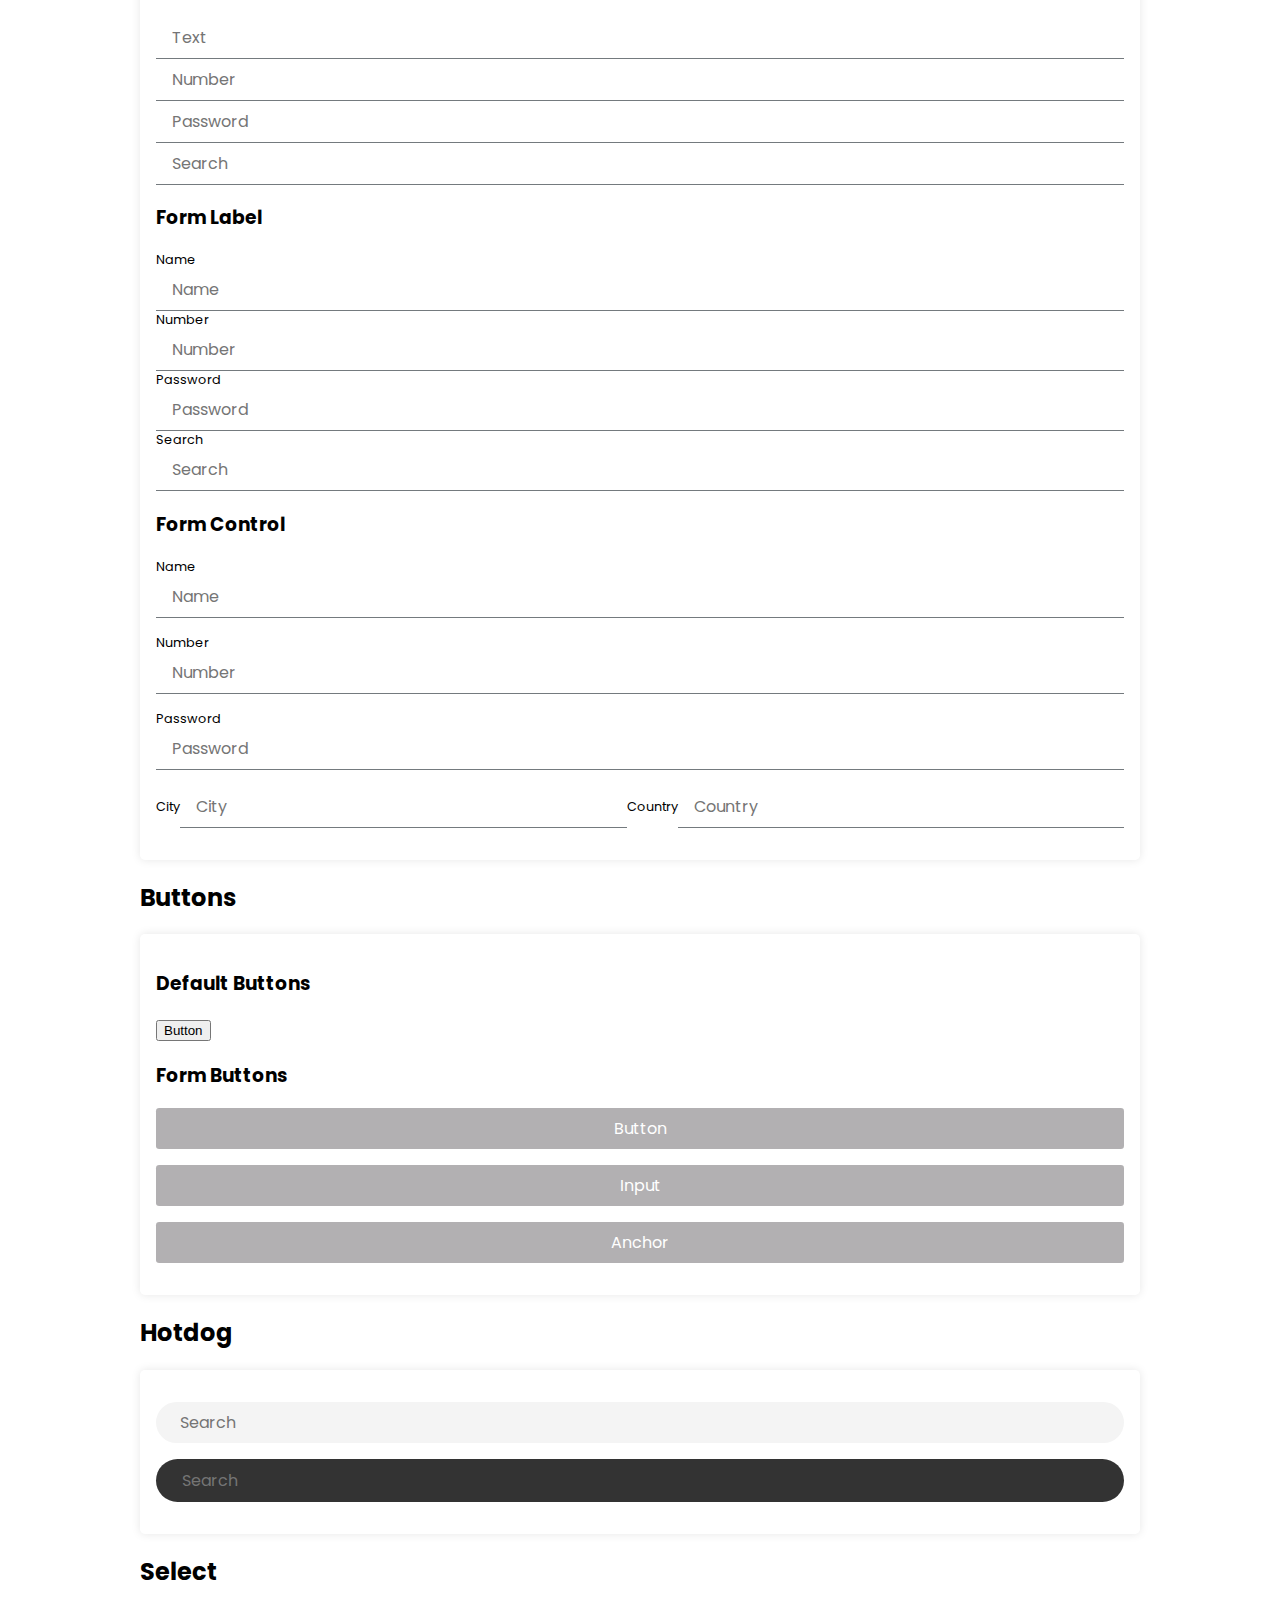
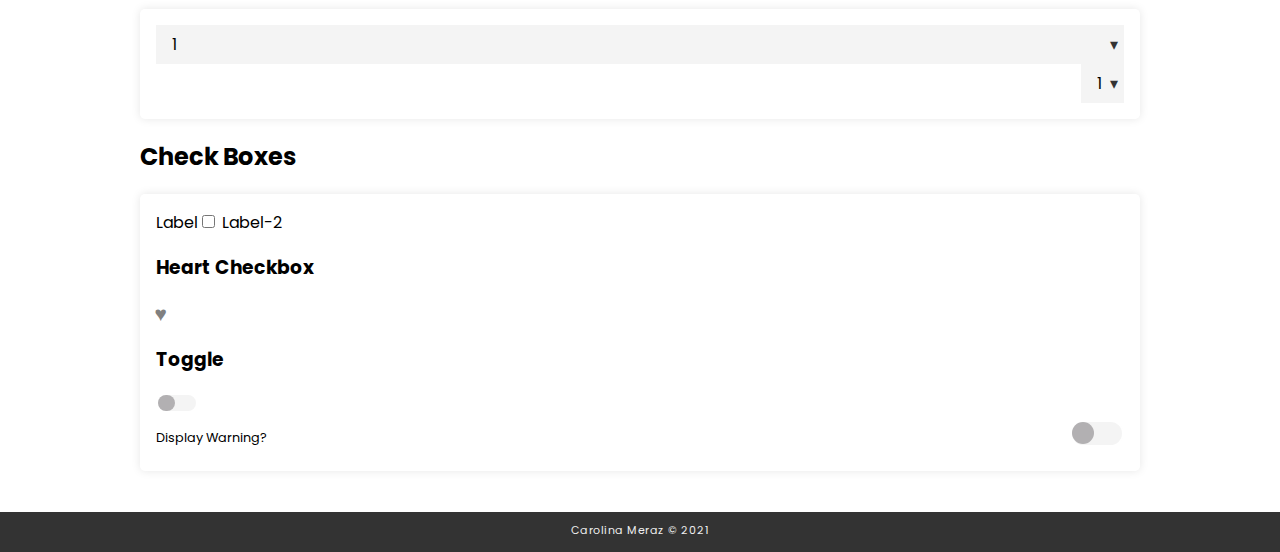
==== commit d291ef7d: "Add files via upload" ====
--- a/meraz.carolina/styleguide/index.html
+++ b/meraz.carolina/styleguide/index.html
@@ -19,7 +19,7 @@
 	
 			<div class="titleguide">Style Guide</div>
 		
-
+ 
 </header>
 <div class="container" id="tableofcontents">
 	
--- a/meraz.carolina/lib/css/styleguide.css
+++ b/meraz.carolina/lib/css/styleguide.css
@@ -7,7 +7,7 @@
 :root{
     --color-neutral-light: #747a7e;
     --color-neutral-medium: #999;
-    --color-neutral-dark: #555;
+    --color-neutral-dark: #333333;
 
 
     --color-black: #000;
@@ -53,6 +53,21 @@
     max-width: 1000px;
     margin-right: auto;
     margin-left: auto;
+
+}
+
+/*for main page*/
+.container2{
+    max-width: 1100px;
+    margin-right: auto;
+    margin-left: auto;
+    padding: 10px;
+
+    background-color: var(--color-neutral-dark);
+    font-family: var(--font-sans);
+    font-size: 17px;
+    letter-spacing : .5px;
+    color: var(--color-white);
 
 }
 
@@ -93,13 +108,13 @@
 
 
 .navbar{
-    background-color: var(--color-neutral-light);
+    background-color: var(--color-neutral-dark);
     color: var(--color-white);
     line-height: var(--header-height);
 }
 
 .navbar h1{
-    font-size: 1em;
+    font-size: 1.5em;
     margin: 0;
     font-family: var(--font-sans);
 
@@ -122,7 +137,7 @@
     
 }
 
-
+.nav-crumbs ul,
 .nav-flex ul{
     display: flex;
 }
@@ -132,50 +147,23 @@
     text-align: center;
 }
 
-
+.nav-crumbs a {
+  display: inline-block;
+}
+.nav-crumbs .active a,
+.nav-crumbs a:hover {
+  background-color: transparent;
+  color: inherit;
+  text-decoration: underline;
+}
+
+.nav-crumbs li:not(:first-child)::before {
+  content: "/";
+}
 
 
 /*cards bar*/
-.all-lightbox{
-    margin-top: 30px;
-    margin-bottom: 50px;
-    margin-right: 70px;
-    margin-left: 70px;
-}
-
-
-
-.gallery{
-  
-    display: inline-flex;
-    
-    justify-content: center;
-
-}
-
-
-.gallery-item{
-    /*grow imgs larger*/
-    flex: 0 0 30%;
-    padding: 10px;
-    
-
-}
-
-
-
-.gallery img{
-    width: 100%;
-    height: 100%;
-    object-fit: cover; /*expand img to fit square without distording it*/
-    object-position: center;
-}
-
-
-.lightbox-info{
-    font-family: var(--font-sans);
-     color: var(--color-black);
-}
+
 
 
 .card{
@@ -207,6 +195,13 @@
 }
 
 
+/*.card-section~.card-section{
+    padding: 1em;
+}*/
+
+.card-section{
+    padding: 1em;
+}
 
 /*figure*/
 .figure{
@@ -397,6 +392,10 @@
     color: white;
 }
 
+.hotdog.light {
+  background-color: white;
+  color: #333333;
+}
 
 /*Select*/
 
@@ -462,26 +461,93 @@
 
 
 
-
-
-
-
-
-
-
-
-
-
+/*mainsite*/
+.view-window {
+  height: 70vh;
+  position: relative;
+  overflow: hidden;
+  background-size: cover;
+  background-position: center;
+  background-attachment: fixed;
+}
+
+
+
+.bcolor{
+    background-color: var(--color-neutral-dark);
+}
+
+
+.textpage{
+   margin-top: 180px;
+   margin-left: 50px;
+   color: var(--color-neutral-dark);
+
+}
+
+.buttonpage{
+    background-color: var(--color-neutral-dark);
+    color: var(--color-white);
+    width: 110px;
+    height: 50px;
+    border-style: none;
+    font-size: 16px;
+}
+
+
+
+.hotdog.dark2{
+    background-color: pink;
+    border-radius: .5em;
+    padding: 0.5em .5em;
+    display: flex;
+    color: white;
+}
+
+
+.hotdog2 input,
+.hotdog2,
+{
+    display: inline-block;
+    background-color: transparent;
+    border-width: 0;
+    
+    font: inherit;
+    -webkit-appearance: none;
+    color: inherit;
+    width: 40%;
+    outline: 0;
+   
+}
+
+.hotdogcont{
+    width: 60%;
+}
+
+
+
+
+/*procut item button*/
+.buttonitem{
+    background-color: var(--color-neutral-dark);
+    color: var(--color-white);
+    width: 150px;
+    height: 65px;
+    border-style: none;
+    font-size: 18px;
+}
 
 
 /*FOOTER*/
+
+
+
 
 
 #footer2{
     display: flex;
     justify-content: center;
     width: 100%;   
-    background-color: ; 
     height: 10%;
 
  }
@@ -490,9 +556,9 @@
 
 .f2 {
     text-align: center;
-    background-color: var(--color-neutral-light);
+    background-color: var(--color-neutral-dark);
     font-family: var(--font-sans);
-    font-size: 13px;
+    font-size: 11px;
     letter-spacing : .5px;
     color: var(--color-white);
     position: sticky;
--- a/meraz.carolina/lib/css/gridsystem.css
+++ b/meraz.carolina/lib/css/gridsystem.css
@@ -15,7 +15,7 @@
   --grid-gap: 1em;
   grid-gap: var(--grid-gap);
   gap: var(--grid-gap);
-}
+} 
 
 /* Extra small */
 @media (min-width: 0) {
--- a/meraz.carolina/css/storetheme.css
+++ b/meraz.carolina/css/storetheme.css
@@ -6,8 +6,11 @@
 
 
 body{
-	background-color: #eee;
+
+	
+	background-color: #ffffff;
 	/*padding-bottom: 4em;*/
+
 }
 
 
@@ -34,3 +37,26 @@
 	overflow: hidden;
 }
 
+
+.productlist a{
+	text-decoration: none;
+
+
+}
+
+
+.images-main img{
+	width: 100%;
+	height: 40vh;
+	object-fit: contain;
+
+}
+
+.images-thumbs img{
+	width: 8em;
+	height: 6em;
+	object-fit: contain;
+}
+
+
+
